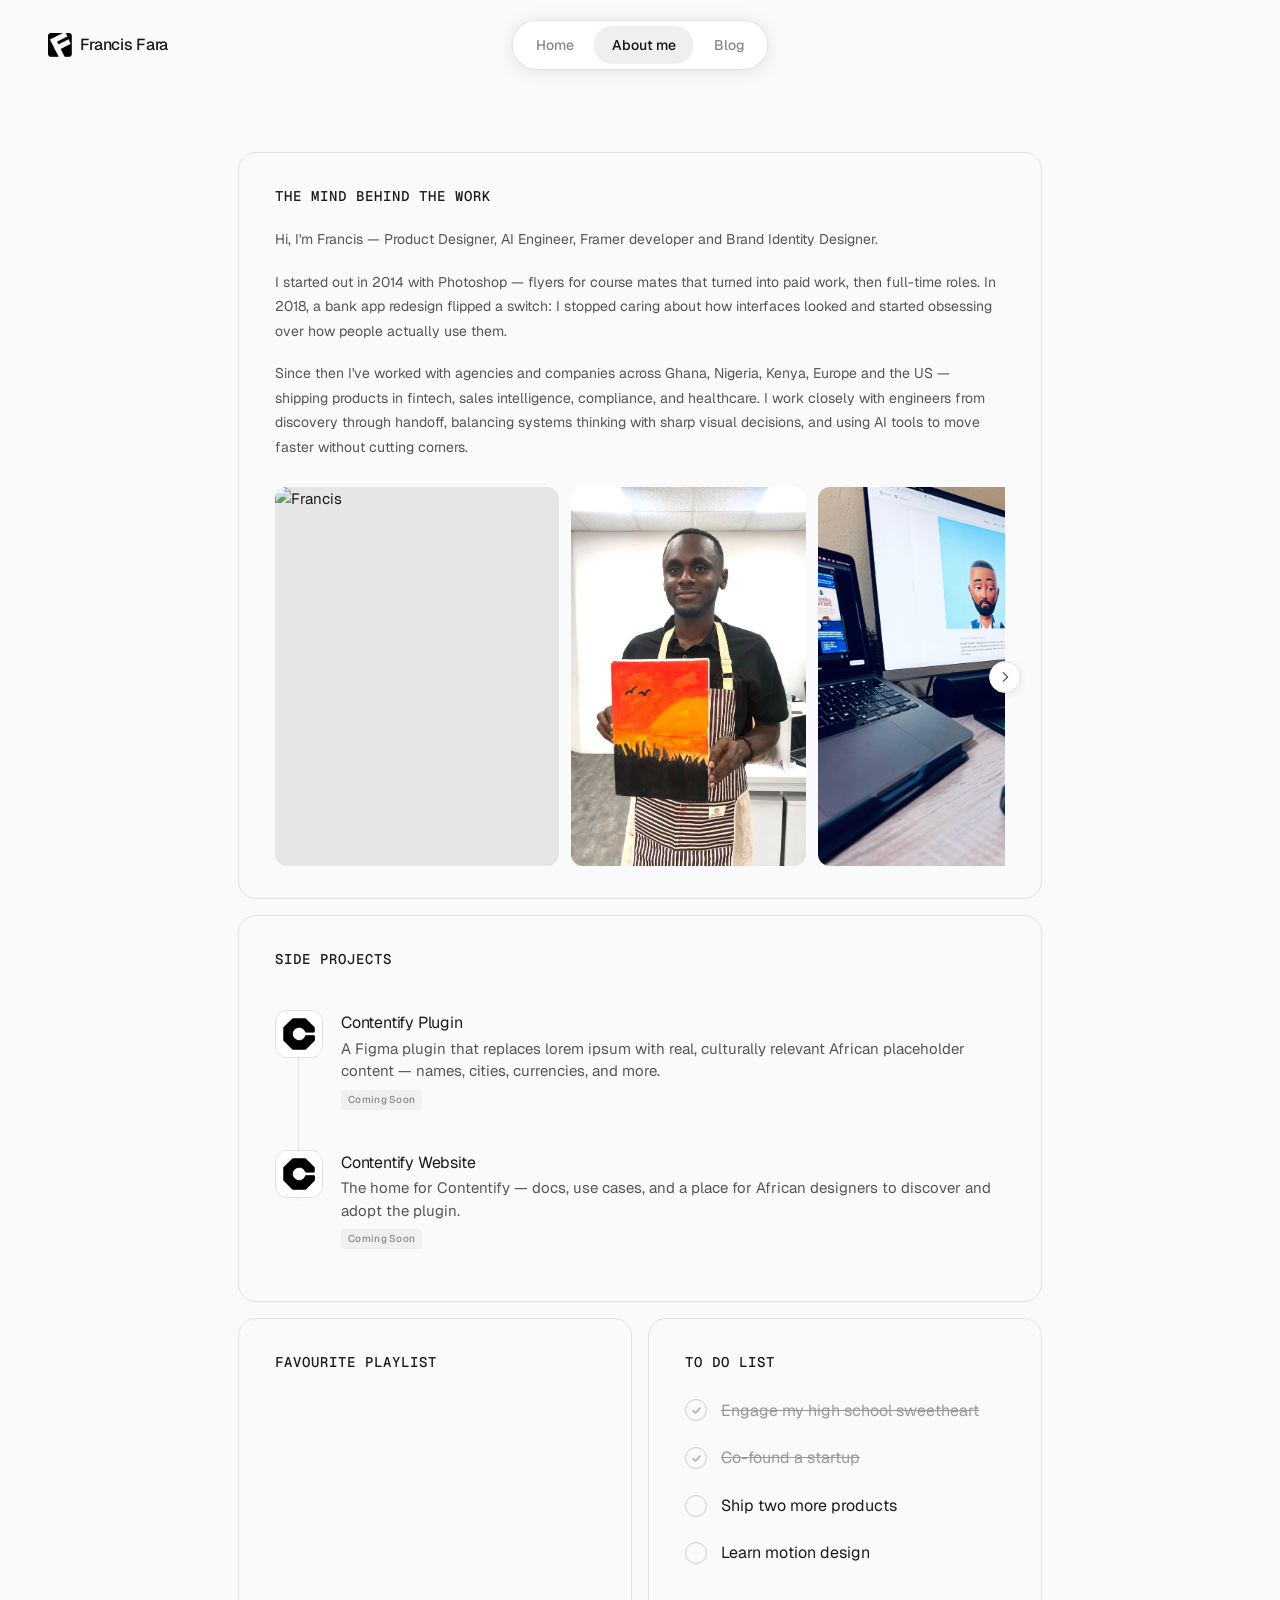
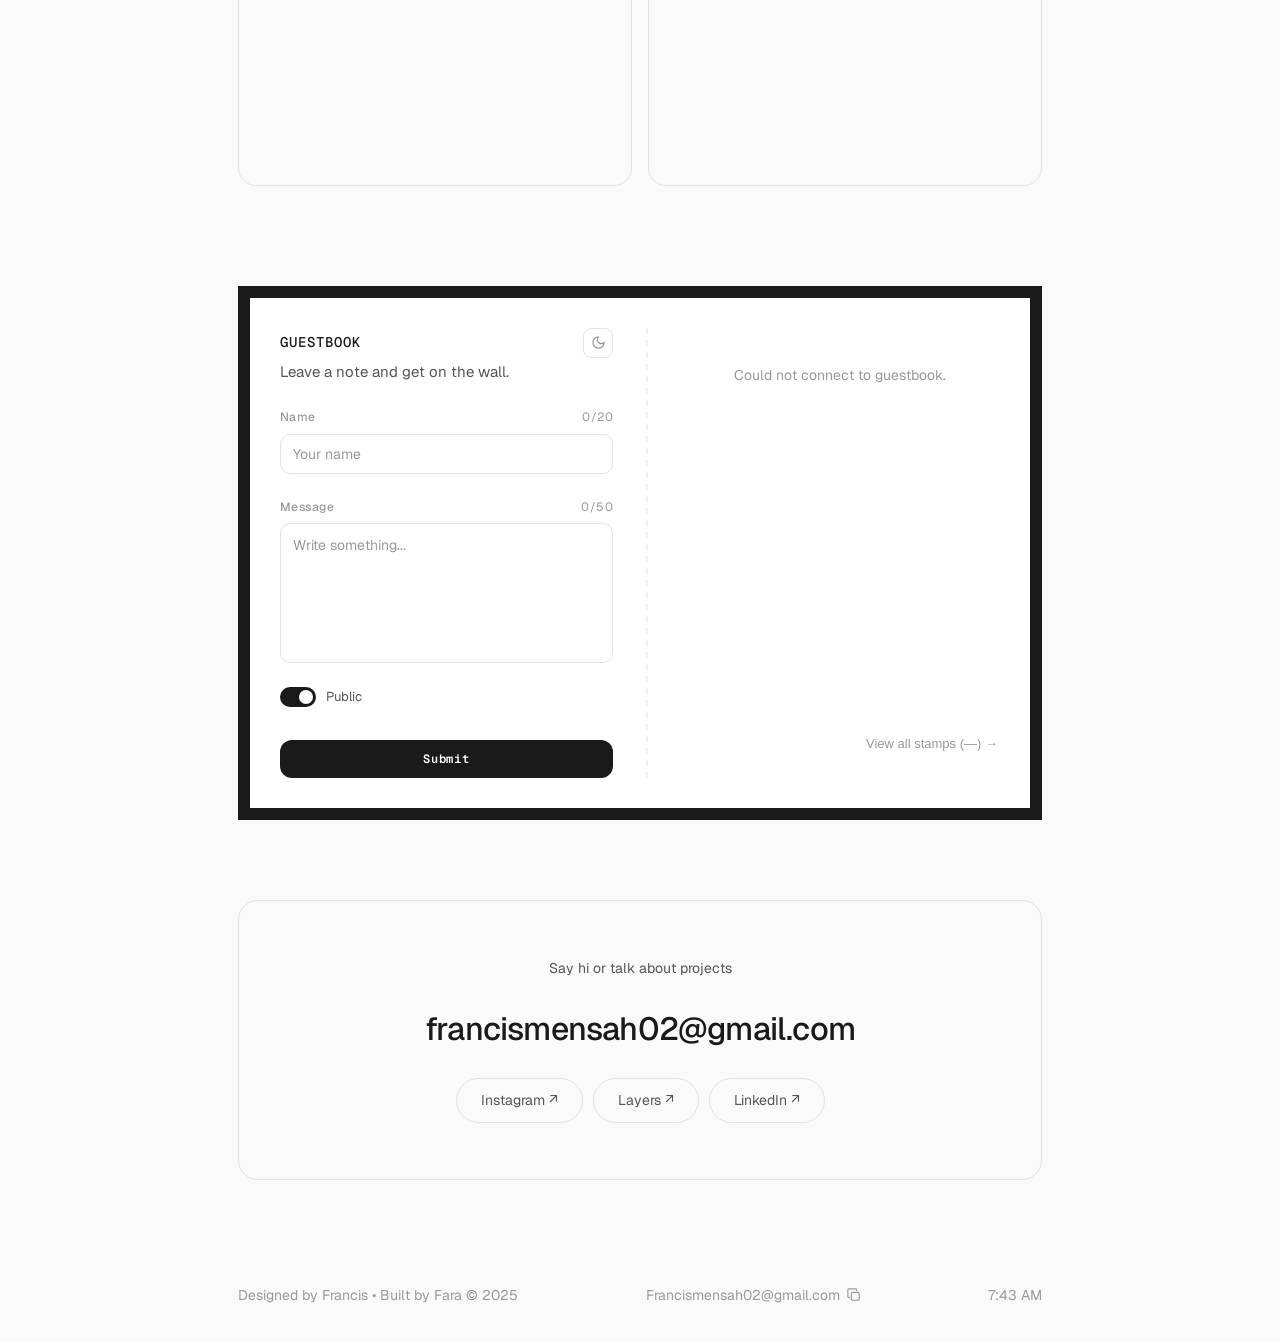
==== about-me.html @ d02e74b8 "fix(about): hide guestbook vertical dashed divider on mobile Co-Authored-By: Claude Sonnet 4.6 <nore" ====
<!DOCTYPE html>
<html lang="en">
<head>
  <meta charset="UTF-8" />
  <link rel="icon" type="image/png" href="me/logo.png" />
  <meta name="viewport" content="width=device-width, initial-scale=1.0" />
  <title>The mind behind the work — Francis Fara</title>
  <script async src="https://www.googletagmanager.com/gtag/js?id=G-SGVHLEDZZE"></script>
  <script>window.dataLayer=window.dataLayer||[];function gtag(){dataLayer.push(arguments);}gtag('js',new Date());gtag('config','G-SGVHLEDZZE');</script>
  <link rel="preconnect" href="https://fonts.googleapis.com" />
  <link rel="preconnect" href="https://fonts.gstatic.com" crossorigin />
  <link href="https://fonts.googleapis.com/css2?family=Caveat:wght@500;600;700&family=Geist:wght@300;400;500;600;700&family=Geist+Mono:wght@400;500&display=swap" rel="stylesheet" />
  <style>
    *, *::before, *::after { box-sizing: border-box; margin: 0; padding: 0; }

    :root {
      --bg:        #fafafa;
      --card:      #ffffff;
      --inner:     #e6e6e6;
      --border:    #e2e2e2;
      --text:      #1a1a1a;
      --text-sec:  #555555;
      --text-muted:#999999;
      --label:     #aaaaaa;
      --blue:      #1a6cf0;
    }

    html { scroll-behavior: smooth; }

    body {
      background: var(--bg);
      color: var(--text);
      font-family: 'Geist', -apple-system, BlinkMacSystemFont, sans-serif;
      font-size: 15px;
      line-height: 1.6;
      -webkit-font-smoothing: antialiased;
      padding-top: 80px;
    }

    /* ── NAV ── */
    nav {
      display: flex;
      align-items: center;
      justify-content: space-between;
      padding: 32px 48px 20px;
      position: fixed;
      top: 0;
      left: 0;
      right: 0;
      z-index: 100;
      background: transparent;
      pointer-events: none;
    }

    nav > * { pointer-events: auto; }

    .nav-brand {
      text-decoration: none;
      flex-shrink: 0;
      display: flex;
      align-items: center;
      gap: 8px;
      font-size: 16px;
      font-weight: 500;
      color: var(--text);
      letter-spacing: -0.3px;
    }

    .nav-brand img {
      height: 24px;
      width: auto;
      display: block;
    }

    .nav-links {
      list-style: none;
      flex-shrink: 0;
      position: absolute;
      left: 50%;
      transform: translateX(-50%);
      display: flex;
      gap: 2px;
      background: #ffffff;
      border-radius: 999px;
      padding: 5px;
      box-shadow: 0 2px 20px rgba(0,0,0,0.10), 0 0 0 1px rgba(0,0,0,0.06);
    }

    .nav-links a {
      text-decoration: none;
      font-size: 14px;
      font-weight: 500;
      color: #888;
      border-radius: 999px;
      padding: 8px 18px;
      transition: color 0.15s, background 0.15s;
      display: block;
      white-space: nowrap;
    }

    .nav-links a.active {
      background: #efefef;
      color: #111;
    }

    .nav-links a:hover {
      color: #111;
    }

    /* ── CONTAINER ── */
    .container {
      width: 100%;
      max-width: 900px;
      margin: 0 auto;
      padding: 0 48px;
    }

    /* ── SECTION LABEL ── */
    .skills-label {
      font-family: 'Geist Mono', monospace;
      font-size: 14px;
      font-weight: 500;
      color: var(--text);
      text-transform: uppercase;
      letter-spacing: 1px;
      margin-bottom: 20px;
      display: block;
    }

    /* ── CARDS STACK ── */
    .cards-stack {
      display: flex;
      flex-direction: column;
      gap: 16px;
      padding: 72px 0 100px;
    }

    .sec-card {
      border: 1px solid var(--border);
      border-radius: 18px;
      padding: 32px 36px;
    }

    .sec-card-row {
      display: grid;
      grid-template-columns: 1fr 1fr;
      gap: 16px;
    }

    .sec-card-row > * {
      min-width: 0;
    }

    .sec-row--bento { grid-template-columns: minmax(0, 5fr) minmax(0, 7fr); }
    .sec-row--single { grid-template-columns: minmax(0, 1fr); }

    /* ── BENTO GRID ── */
    .bento-card {
      background: #1c1c1c;
      border-color: #1c1c1c;
      padding: 10px;
    }

    .bento-grid {
      display: grid;
      grid-template-columns: repeat(3, 1fr);
      gap: 8px;
    }

    .bento-cell {
      border-radius: 14px;
      background: #282828;
      aspect-ratio: 1;
      display: flex;
      flex-direction: column;
      align-items: center;
      justify-content: center;
      gap: 10px;
      text-decoration: none;
      transition: background 0.15s ease;
      overflow: hidden;
      position: relative;
    }

    a.bento-cell:hover { background: #303030; }

    .bento-icon {
      width: 48px;
      height: 48px;
      border-radius: 50%;
      background: #363636;
      display: flex;
      align-items: center;
      justify-content: center;
      color: #d0d0d0;
    }

    .bento-icon svg { display: block; }

    .bento-label {
      color: #c8c8c8;
      font-size: 14px;
      font-weight: 500;
      letter-spacing: -0.2px;
    }

    .bento-photo img {
      width: 100%;
      height: 100%;
      object-fit: cover;
      object-position: top center;
      border-radius: 14px;
    }

    /* ── THE MIND BEHIND THE WORK ── */
    .about-images-wrap {
      position: relative;
    }

    .about-nav-btn {
      position: absolute;
      top: 50%;
      transform: translateY(-50%);
      width: 32px;
      height: 32px;
      background: var(--card);
      border: 1px solid var(--border);
      border-radius: 50%;
      display: flex;
      align-items: center;
      justify-content: center;
      cursor: pointer;
      box-shadow: 0 2px 8px rgba(0,0,0,0.08);
      transition: opacity 0.2s, box-shadow 0.2s;
      z-index: 2;
    }

    .about-nav-btn:hover { box-shadow: 0 4px 14px rgba(0,0,0,0.12); }
    .about-nav-btn.hidden { opacity: 0; pointer-events: none; }
    .about-nav-btn--prev { left: -16px; }
    .about-nav-btn--next { right: -16px; }

    .about-body p {
      font-size: 14px;
      color: var(--text-sec);
      line-height: 1.75;
      margin-bottom: 18px;
    }

    .about-body p:last-of-type { margin-bottom: 28px; }

    .about-images {
      display: flex;
      gap: 12px;
      overflow-x: auto;
      scroll-snap-type: x mandatory;
      -webkit-overflow-scrolling: touch;
      scrollbar-width: none;
    }

    .about-images::-webkit-scrollbar { display: none; }

    .about-img {
      flex: 0 0 calc(33.333% - 8px);
      aspect-ratio: 1;
      background: var(--inner);
      border-radius: 12px;
      overflow: hidden;
      scroll-snap-align: start;
    }

    .about-img img {
      width: 100%;
      height: 100%;
      object-fit: cover;
    }

    .about-img--portrait {
      flex: 0 0 calc(40% - 8px);
      aspect-ratio: 3 / 4;
    }

    .about-img--portrait img {
      object-position: top center;
    }

    /* ── SIDE PROJECTS ── */
    .side-project-list {
      display: flex;
      flex-direction: column;
      margin-top: 8px;
      position: relative;
    }

    .side-project-list::before {
      content: '';
      position: absolute;
      left: 23px;
      top: 68px;
      bottom: 68px;
      width: 1px;
      background: var(--border);
    }

    .side-project-item {
      display: flex;
      align-items: flex-start;
      gap: 18px;
      padding: 20px 0;
      text-decoration: none;
      transition: opacity 0.15s;
      position: relative;
    }

    .side-project-item:hover { opacity: 0.65; }

    .side-project-icon {
      width: 48px;
      height: 48px;
      border-radius: 12px;
      flex-shrink: 0;
      overflow: hidden;
      background: var(--inner);
      border: 1px solid #e0e0e0;
      display: flex;
      align-items: center;
      justify-content: center;
    }

    .side-project-icon img {
      width: 100%;
      height: 100%;
      object-fit: cover;
    }

    .side-project-body {
      display: flex;
      flex-direction: column;
      gap: 5px;
      padding-top: 4px;
    }

    .side-project-name {
      font-size: 16px;
      font-weight: 400;
      color: var(--text);
      letter-spacing: -0.2px;
      line-height: 1.15;
    }

    .side-project-desc {
      font-size: 15px;
      color: var(--text-sec);
      line-height: 1.5;
    }

    .side-project-url {
      font-size: 11px;
      font-weight: 500;
      color: var(--text-muted);
      letter-spacing: 1px;
      text-transform: uppercase;
      margin-top: 2px;
    }

    .side-project-footer {
      display: flex;
      align-items: center;
      gap: 8px;
      margin-top: 2px;
    }

    .sp-coming-soon {
      font-size: 10px;
      font-weight: 500;
      color: #888;
      background: #f0f0f0;
      border-radius: 4px;
      padding: 2px 7px;
      letter-spacing: 0.3px;
    }

    /* ── RESEARCH & EXPLORATION ── */
    .rne-subtitle {
      font-size: 15px;
      color: var(--text-sec);
      line-height: 1.65;
      margin-bottom: 20px;
    }

    .contentify-wrap {
      display: flex;
      flex-direction: column;
      gap: 16px;
    }

    .contentify-header {
      display: flex;
      align-items: center;
      gap: 16px;
      text-decoration: none;
      transition: opacity 0.15s;
    }

    .contentify-header:hover { opacity: 0.72; }

    .contentify-icon {
      width: 64px;
      height: 64px;
      flex-shrink: 0;
      background: #f0f0f0;
      border: 1px solid #e4e4e4;
      border-radius: 14px;
      display: flex;
      align-items: center;
      justify-content: center;
      overflow: hidden;
    }

    .contentify-icon-inner {
      width: 28px;
      height: 28px;
      background: #1a1a1a;
      border-radius: 50%;
    }

    .contentify-title {
      display: flex;
      align-items: center;
      gap: 8px;
      font-size: 24px;
      font-weight: 500;
      color: var(--text);
      letter-spacing: -0.4px;
    }

    .contentify-title svg {
      width: 20px;
      height: 20px;
      color: var(--text-muted);
      flex-shrink: 0;
    }

    .contentify-desc {
      font-size: 14px;
      color: var(--text-sec);
      line-height: 1.65;
    }

    /* ── SKETCHBOOK ── */
    .sketch-wrap {
      display: flex;
      flex-direction: column;
      gap: 0;
      height: 100%;
    }

    .sketch-toolbar {
      display: flex;
      align-items: center;
      justify-content: space-between;
      padding: 0 0 12px 0;
    }

    .sketch-pen-sizes {
      display: flex;
      align-items: center;
      gap: 10px;
    }

    .sketch-pen {
      border: none;
      background: none;
      cursor: pointer;
      padding: 4px;
      border-radius: 6px;
      display: flex;
      align-items: center;
      justify-content: center;
      transition: background 0.15s;
    }

    .sketch-pen:hover { background: var(--inner); }
    .sketch-pen.active { background: var(--inner); }

    .sketch-pen-dot {
      background: #1a1a1a;
      border-radius: 50%;
    }

    .sketch-actions {
      display: flex;
      align-items: center;
      gap: 8px;
    }

    .sketch-btn {
      border: none;
      background: none;
      cursor: pointer;
      color: var(--text-muted);
      font-size: 18px;
      width: 32px;
      height: 32px;
      display: flex;
      align-items: center;
      justify-content: center;
      border-radius: 6px;
      transition: background 0.15s, color 0.15s;
    }

    .sketch-btn:hover { background: var(--inner); color: var(--text); }

    .sketch-canvas-wrap {
      flex: 1;
      border: 1px solid var(--border);
      border-radius: 12px;
      overflow: hidden;
      background-image:
        linear-gradient(var(--border) 1px, transparent 1px),
        linear-gradient(90deg, var(--border) 1px, transparent 1px);
      background-size: 24px 24px;
      background-color: #ffffff;
      cursor: crosshair;
      position: relative;
    }

    #sketchCanvas {
      display: block;
      width: 100%;
      height: 100%;
      touch-action: none;
    }

    .sketch-footer {
      display: flex;
      align-items: center;
      justify-content: space-between;
      padding-top: 12px;
    }

    .sketch-label {
      font-family: 'Geist Mono', monospace;
      font-size: 12px;
      font-weight: 500;
      color: var(--text);
      letter-spacing: 1px;
      text-transform: uppercase;
    }

    .sketch-send {
      display: inline-flex;
      align-items: center;
      gap: 6px;
      border: none;
      background: none;
      cursor: pointer;
      font-family: 'Geist', sans-serif;
      font-size: 15px;
      font-weight: 400;
      color: var(--text);
      padding: 0;
      transition: opacity 0.15s;
    }

    .sketch-send:hover { opacity: 0.6; }

    .sketch-sent-msg {
      font-size: 12px;
      color: var(--text-muted);
      display: none;
    }

    /* ── TO DO LIST ── */
    .todo-list {
      display: flex;
      flex-direction: column;
      gap: 22px;
      margin-top: 24px;
    }

    .todo-item {
      display: flex;
      align-items: center;
      gap: 14px;
      font-size: 16px;
      color: var(--text);
      cursor: pointer;
      position: relative;
    }

    .todo-item.done { color: var(--text-muted); }
    .todo-item.done .todo-text { text-decoration: line-through; }

    .todo-tooltip {
      position: absolute;
      left: 50%;
      bottom: calc(100% + 8px);
      transform: translateX(-50%) scale(0.9);
      background: var(--text);
      color: #fff;
      font-size: 12px;
      white-space: nowrap;
      padding: 5px 12px;
      border-radius: 6px;
      pointer-events: none;
      opacity: 0;
      transition: opacity 0.15s ease, transform 0.15s ease;
    }

    .todo-tooltip::after {
      content: '';
      position: absolute;
      top: 100%;
      left: 50%;
      transform: translateX(-50%);
      border: 5px solid transparent;
      border-top-color: var(--text);
    }

    .todo-item.show-tip .todo-tooltip {
      opacity: 1;
      transform: translateX(-50%) scale(1);
    }

    .todo-circle {
      width: 22px;
      height: 22px;
      border-radius: 50%;
      border: 1.5px solid #cccccc;
      flex-shrink: 0;
      display: flex;
      align-items: center;
      justify-content: center;
    }

    .todo-circle svg { width: 11px; height: 11px; }

    /* ── CONTACT ── */
    .contact-section { padding-bottom: 80px; }

    .contact-card {
      border: 1px solid var(--border);
      border-radius: 20px;
      padding: 56px 40px;
      display: flex;
      flex-direction: column;
      align-items: center;
      text-align: center;
      gap: 24px;
    }

    .contact-eyebrow {
      font-size: 14px;
      color: var(--text-sec);
    }

    .contact-email {
      font-size: clamp(18px, 3.5vw, 32px);
      font-weight: 500;
      color: var(--text);
      text-decoration: none;
      letter-spacing: -0.8px;
      transition: opacity 0.15s;
    }

    .contact-email:hover { opacity: 0.7; }

    .contact-socials {
      display: flex;
      gap: 10px;
      flex-wrap: wrap;
      justify-content: center;
    }

    .contact-social-link {
      display: inline-flex;
      align-items: center;
      gap: 7px;
      text-decoration: none;
      font-size: 14px;
      color: var(--text-sec);
      background: var(--bg);
      border: 1px solid var(--border);
      padding: 10px 24px;
      border-radius: 100px;
      transition: border-color 0.15s, color 0.15s;
    }

    .contact-social-link:hover {
      border-color: #bbb;
      color: var(--text);
    }

    /* ── GUESTBOOK ── */
    .guestbook-section { padding: 0 0 80px; }

    .guestbook-card {
      border: 1px solid var(--border);
      border-radius: 20px;
      padding: 32px 36px;
      display: grid;
      grid-template-columns: 1fr auto;
      align-items: center;
      gap: 32px;
    }

    .guestbook-copy {
      max-width: 460px;
    }

    .guestbook-title {
      font-size: 22px;
      font-weight: 500;
      line-height: 1.25;
      letter-spacing: -0.6px;
      color: var(--text);
      margin-bottom: 8px;
    }

    .guestbook-text {
      font-size: 15px;
      color: var(--text-sec);
      line-height: 1.65;
    }

    .guestbook-action {
      display: inline-flex;
      align-items: center;
      justify-content: center;
      text-decoration: none;
      font-family: 'Geist Mono', monospace;
      font-size: 12px;
      font-weight: 500;
      letter-spacing: 0.06em;
      color: #fff;
      background: var(--text);
      border-radius: 10px;
      padding: 12px 18px;
      transition: opacity 0.15s, transform 0.15s;
      white-space: nowrap;
    }

    .guestbook-action:hover {
      opacity: 0.86;
      transform: translateY(-1px);
    }

    .guestbook-shell {
      display: flex;
      flex-direction: column;
      gap: 28px;
      border: 1px solid var(--border);
      border-radius: 18px;
      padding: 32px 36px;
      transition: background 0.3s, border-color 0.3s;
    }

    .gb-heading-row {
      display: flex;
      align-items: center;
      justify-content: space-between;
      margin-bottom: 0;
    }

    .gb-heading-row .skills-label {
      margin-bottom: 0;
    }

    .gb-dark-toggle {
      background: none;
      border: 1px solid var(--border);
      border-radius: 8px;
      width: 30px;
      height: 30px;
      display: flex;
      align-items: center;
      justify-content: center;
      cursor: pointer;
      font-size: 14px;
      transition: background 0.2s, border-color 0.2s;
      color: var(--text-muted);
      flex-shrink: 0;
    }
    .gb-dark-toggle:hover { background: var(--inner); }

    #guestbook-full .guestbook-shell.gb-dark {
      background: #141414 !important;
      border-color: #ffffff !important;
      box-shadow: 0 0 0 1px rgba(192,192,192,0.3);
    }
    .guestbook-shell.gb-dark .gb-dark-toggle {
      border-color: #333;
      color: #888;
    }
    .guestbook-shell.gb-dark .gb-dark-toggle:hover { background: #222; }
    .guestbook-shell.gb-dark .skills-label { color: #c0c0c0; }
    .guestbook-shell.gb-dark .guestbook-title { color: #e8e8e8; }
    .guestbook-shell.gb-dark .gb-heading-row { border-color: #2a2a2a; }
    .guestbook-shell.gb-dark .gb-inline-label { color: #555; }
    .guestbook-shell.gb-dark .gb-inline-input,
    .guestbook-shell.gb-dark .gb-inline-textarea {
      background: #1c1c1c;
      border-color: #2a2a2a;
      color: #e0e0e0;
    }
    .guestbook-shell.gb-dark .gb-inline-input::placeholder,
    .guestbook-shell.gb-dark .gb-inline-textarea::placeholder { color: #666; }
    .guestbook-shell.gb-dark .gb-switch-track { background: #2a2a2a; }
    .guestbook-shell.gb-dark .gb-switch input:checked + .gb-switch-track { background: #d0d0d0; }
    .guestbook-shell.gb-dark .gb-switch-label { color: #999; }
    .guestbook-shell.gb-dark .gb-submit { background: #e8e8e8; color: #111; }
    .guestbook-shell.gb-dark .gb-submit:hover { opacity: 0.85; }
    .guestbook-shell.gb-dark .gb-status { color: #555; }
    .guestbook-shell.gb-dark .gb-stamp-num { color: #888; opacity: 1; }
    .guestbook-shell.gb-dark .gb-stamp-date-text { opacity: 0.4; }
    .guestbook-shell.gb-dark .gb-view-all-text { color: #888; }
    .guestbook-shell.gb-dark .gb-view-all-text:hover { color: #ccc; }
    .guestbook-shell.gb-dark .guestbook-split::after {
      background: repeating-linear-gradient(
        to bottom,
        #2a2a2a 0px,
        #2a2a2a 6px,
        transparent 6px,
        transparent 12px
      );
    }

    .guestbook-intro {
      display: flex;
      align-items: center;
      justify-content: space-between;
      gap: 24px;
      min-width: 0;
    }

    .guestbook-intro-text {
      max-width: 460px;
    }

    .guestbook-intro .skills-label { margin-bottom: 12px; }

    .guestbook-title {
      font-size: 15px;
      font-weight: 400;
      line-height: 1.65;
      letter-spacing: 0;
      color: var(--text-sec);
      margin: 0;
    }

    .guestbook-actions {
      display: flex;
      align-items: center;
      gap: 10px;
      flex-wrap: wrap;
      justify-content: flex-end;
    }

    .guestbook-sign-btn {
      display: inline-flex;
      align-items: center;
      justify-content: center;
      border: none;
      border-radius: 10px;
      padding: 11px 18px;
      background: var(--text);
      color: #fff;
      font-family: 'Geist Mono', monospace;
      font-size: 12px;
      font-weight: 600;
      letter-spacing: 0.06em;
      cursor: pointer;
      transition: opacity 0.15s, transform 0.15s;
      white-space: nowrap;
    }

    .guestbook-sign-btn:hover {
      opacity: 0.86;
      transform: translateY(-1px);
    }

    .guestbook-secondary-btn {
      display: inline-flex;
      align-items: center;
      justify-content: center;
      border: 1px solid var(--border);
      border-radius: 10px;
      padding: 10px 16px;
      background: #fff;
      color: var(--text-sec);
      font-family: 'Geist Mono', monospace;
      font-size: 12px;
      font-weight: 500;
      letter-spacing: 0.04em;
      cursor: pointer;
      transition: border-color 0.15s, color 0.15s, transform 0.15s;
      white-space: nowrap;
    }

    .guestbook-secondary-btn:hover {
      border-color: #d0cbc2;
      color: var(--text);
      transform: translateY(-1px);
    }

    .gb-modal {
      position: fixed;
      inset: 0;
      z-index: 300;
      display: none;
      align-items: center;
      justify-content: center;
      padding: 24px;
      background: rgba(10, 10, 10, 0.38);
      backdrop-filter: blur(10px);
      -webkit-backdrop-filter: blur(10px);
    }

    .gb-modal.open { display: flex; }

    .gb-modal-panel {
      position: relative;
      width: min(100%, 500px);
      max-height: calc(100vh - 48px);
      overflow-y: auto;
    }

    .gb-all-modal .gb-modal-panel {
      width: min(100%, 980px);
    }

    .gb-modal-close {
      position: absolute;
      top: 22px;
      right: 22px;
      z-index: 2;
      width: 28px;
      height: 28px;
      border: 1px solid #dbd8d0;
      border-radius: 50%;
      background: #fff;
      color: var(--text-sec);
      cursor: pointer;
      display: flex;
      align-items: center;
      justify-content: center;
      font-size: 18px;
      line-height: 1;
    }

    .gb-form-wrap {
      max-width: 520px;
      margin: 0 auto;
      width: 100%;
    }

    .gb-form-card {
      background:
        radial-gradient(circle at top left, rgba(255, 196, 165, 0.36), transparent 38%),
        radial-gradient(circle at bottom right, rgba(246, 207, 255, 0.34), transparent 42%),
        rgba(255, 251, 247, 0.96);
      border: 1px solid rgba(227, 217, 206, 0.94);
      box-shadow: 0 22px 48px rgba(96, 78, 59, 0.14);
      border-radius: 28px;
      padding: 22px;
      position: relative;
    }

    .gb-form-shell {
      border-radius: 24px;
      background: rgba(255, 255, 255, 0.88);
      border: 1px solid rgba(233, 226, 217, 0.95);
      box-shadow: inset 0 1px 0 rgba(255,255,255,0.8);
      overflow: hidden;
    }

    .gb-form-top {
      display: flex;
      flex-direction: column;
      gap: 8px;
      margin-bottom: 0;
      padding: 26px 26px 18px;
      padding-right: 70px;
      border-bottom: 1px solid #ece3da;
    }

    .gb-form-title {
      font-family: 'Caveat', cursive;
      font-size: 40px;
      font-weight: 700;
      letter-spacing: 0;
      color: #34291f;
      line-height: 0.98;
    }

    .gb-form-subtitle {
      font-size: 14px;
      font-weight: 400;
      color: #6f6256;
      letter-spacing: 0;
      max-width: 320px;
      line-height: 1.55;
    }

    .gb-form-body {
      padding: 20px 26px 0;
    }

    .gb-field { margin-bottom: 16px; }
    .gb-field.hidden { display: none; }

    .gb-field-grid {
      display: grid;
      grid-template-columns: 1.3fr 0.9fr;
      gap: 14px;
    }

    .gb-field-header {
      display: flex;
      justify-content: space-between;
      align-items: center;
      margin-bottom: 8px;
    }

    .gb-label {
      font-family: 'Geist Mono', monospace;
      font-size: 11px;
      font-weight: 500;
      letter-spacing: 0.08em;
      text-transform: uppercase;
      color: var(--text-sec);
    }

    .gb-counter {
      font-family: 'Geist Mono', monospace;
      font-size: 11px;
      color: var(--text-muted);
    }

    .gb-input,
    .gb-textarea {
      width: 100%;
      background: rgba(255, 255, 255, 0.96);
      border: 1px solid #e5ddd3;
      border-radius: 14px;
      padding: 13px 15px;
      font-family: 'Geist', sans-serif;
      font-size: 14px;
      color: var(--text);
      outline: none;
      box-shadow: inset 0 1px 0 rgba(255,255,255,0.7);
      transition: border-color 0.15s, box-shadow 0.15s;
      resize: none;
    }

    .gb-input:focus,
    .gb-textarea:focus {
      border-color: #d2b9a1;
      box-shadow: 0 0 0 4px rgba(242, 204, 174, 0.24);
    }

    .gb-input::placeholder,
    .gb-textarea::placeholder {
      font-family: 'Caveat', cursive;
      font-size: 23px;
      color: #ab9e91;
      letter-spacing: 0;
    }

    .gb-textarea {
      min-height: 118px;
      line-height: 1.6;
    }

    .gb-vis-hint {
      font-size: 11px;
      color: var(--text-muted);
      margin-top: 6px;
      font-family: 'Geist Mono', monospace;
    }

    .gb-vis-row {
      display: flex;
      gap: 6px;
      padding: 18px 26px 0;
      margin-bottom: 0;
    }

    .gb-vis-btn {
      display: flex;
      align-items: center;
      gap: 5px;
      padding: 8px 14px;
      background: rgba(255,255,255,0.8);
      border: 1px solid #e4dbd0;
      border-radius: 100px;
      font-family: 'Geist', sans-serif;
      font-size: 13px;
      font-weight: 500;
      color: var(--text-muted);
      cursor: pointer;
      transition: all 0.15s;
    }

    .gb-vis-btn.active {
      background: #eff6ff;
      border-color: #93c5fd;
      color: #1d4ed8;
    }

    .gb-vis-btn svg { width: 12px; height: 12px; flex-shrink: 0; }

    .gb-submit-row {
      display: flex;
      align-items: center;
      justify-content: space-between;
      gap: 12px;
      margin-top: 20px;
      padding: 18px 26px 22px;
      border-top: 1px solid #ece3da;
    }

    .gb-status {
      font-size: 13px;
      color: #7d7063;
      line-height: 1.4;
    }

    .gb-status.error { color: #ef4444; }
    .gb-status.success { color: #16a34a; }

    .gb-submit {
      padding: 11px 22px;
      background: var(--text);
      color: #fff;
      border: none;
      border-radius: 12px;
      font-family: 'Geist Mono', monospace;
      font-size: 12px;
      font-weight: 600;
      letter-spacing: 0.06em;
      cursor: pointer;
      transition: opacity 0.15s;
      flex-shrink: 0;
      width: 100%;
    }

    .gb-submit:hover { opacity: 0.8; }
    .gb-submit:disabled { opacity: 0.35; cursor: not-allowed; }

    .stamp-header {
      display: flex;
      align-items: center;
      gap: 16px;
      margin-bottom: 20px;
      flex-wrap: nowrap;
    }

    .stamp-header .guestbook-secondary-btn {
      flex-shrink: 0;
      padding: 7px 14px;
      font-size: 11px;
    }

    .stamp-line {
      flex: 1;
      height: 1px;
      background: var(--border);
    }

    .stamp-title {
      font-size: 14px;
      font-weight: 500;
      color: var(--text-sec);
      white-space: nowrap;
    }

    .stamp-preview {
      padding-top: 4px;
    }

    .gb-preview-grid,
    .gb-all-grid,
    .gb-grid {
      display: grid;
      gap: 16px;
    }

    .gb-preview-grid {
      display: block;
      position: relative;
      width: min(100%, 350px);
      height: 560px;
      margin: 0 auto;
      overflow: hidden;
    }

    .gb-preview-grid::before,
    .gb-preview-grid::after {
      content: "";
      position: absolute;
      left: 0;
      right: 0;
      height: 80px;
      z-index: 4;
      pointer-events: none;
    }

    .gb-preview-grid::before {
      top: 0;
      background: linear-gradient(180deg, var(--bg) 0%, transparent 100%);
    }

    .gb-preview-grid::after {
      bottom: 0;
      background: linear-gradient(0deg, var(--bg) 0%, transparent 100%);
    }

    .gb-preview-grid .gb-card {
      position: absolute;
      left: 50%;
      top: 50%;
      width: min(100%, 330px);
      margin: 0;
      opacity: 0;
      transform: translate(-50%, -145%) scale(0.82) rotate(-1deg);
      transition: transform 0.72s cubic-bezier(0.2, 0.7, 0.2, 1), opacity 0.72s ease;
      pointer-events: none;
      z-index: 1;
    }

    .gb-preview-grid .gb-card.is-next {
      opacity: 0.22;
      transform: translate(-50%, -112%) scale(0.78) rotate(1.5deg);
      z-index: 1;
    }

    .gb-preview-grid .gb-card.is-active {
      opacity: 1;
      transform: translate(-50%, -50%) scale(1.1) rotate(-1deg);
      z-index: 3;
    }

    .gb-preview-grid .gb-card.is-exiting {
      opacity: 0;
      transform: translate(-50%, 48%) scale(0.88) rotate(1deg);
      z-index: 2;
    }

    .guestbook-split {
      display: grid;
      grid-template-columns: 1fr 1fr;
      gap: 0;
      align-items: stretch;
      position: relative;
    }

    .guestbook-split::after {
      content: "";
      position: absolute;
      left: 50%;
      top: 0;
      bottom: 0;
      width: 1px;
      background: repeating-linear-gradient(
        to bottom,
        var(--border) 0px,
        var(--border) 6px,
        transparent 6px,
        transparent 12px
      );
      transform: translateX(-50%);
      pointer-events: none;
    }

    .guestbook-left {
      position: sticky;
      top: 100px;
      padding-right: 20px;
    }

    .guestbook-right {
      min-width: 0;
      padding-left: 20px;
      display: flex;
      flex-direction: column;
    }

    .gb-view-all-text {
      display: block;
      margin-top: auto;
      background: none;
      border: none;
      padding: 0;
      font-size: 13px;
      color: var(--text-muted);
      cursor: pointer;
      transition: color 0.15s;
      text-align: left;
    }

    .gb-view-all-text:hover { color: var(--text); }

    .gb-inline-form {
      display: flex;
      flex-direction: column;
      gap: 24px;
      margin-left: -16px;
    }

    .gb-inline-field {
      display: flex;
      flex-direction: column;
      gap: 6px;
    }

    .gb-inline-label {
      font-size: 12px;
      font-weight: 500;
      color: var(--text-muted);
      letter-spacing: 0.04em;
      display: flex;
      justify-content: space-between;
    }

    .gb-inline-counter {
      font-weight: 400;
      color: var(--text-muted);
    }

    .gb-inline-input,
    .gb-inline-textarea {
      width: 100%;
      background: #fff;
      border: 1px solid var(--border);
      border-radius: 10px;
      padding: 10px 12px;
      font-family: 'Geist', sans-serif;
      font-size: 14px;
      color: var(--text);
      outline: none;
      transition: border-color 0.15s, box-shadow 0.15s;
      resize: none;
    }

    .gb-inline-input:focus,
    .gb-inline-textarea:focus {
      border-color: #bbb;
      box-shadow: 0 0 0 3px rgba(0,0,0,0.05);
    }

    .gb-inline-input::placeholder,
    .gb-inline-textarea::placeholder {
      color: var(--text-muted);
      font-family: 'Geist', sans-serif;
      font-size: 14px;
    }

    .gb-inline-textarea { min-height: 140px; line-height: 1.6; }

    .gb-switch-row {
      display: flex;
      align-items: center;
      gap: 10px;
    }

    .gb-switch {
      position: relative;
      display: inline-block;
      width: 36px;
      height: 20px;
      flex-shrink: 0;
    }

    .gb-switch input { opacity: 0; width: 0; height: 0; }

    .gb-switch-track {
      position: absolute;
      inset: 0;
      background: var(--border);
      border-radius: 999px;
      transition: background 0.2s;
      cursor: pointer;
    }

    .gb-switch-track::after {
      content: '';
      position: absolute;
      top: 3px;
      left: 3px;
      width: 14px;
      height: 14px;
      border-radius: 50%;
      background: #fff;
      transition: transform 0.2s;
      box-shadow: 0 1px 3px rgba(0,0,0,0.15);
    }

    .gb-switch input:checked + .gb-switch-track { background: var(--text); }
    .gb-switch input:checked + .gb-switch-track::after { transform: translateX(16px); }

    .gb-switch-label {
      font-size: 13px;
      color: var(--text-sec);
    }

    .gb-inline-footer {
      display: flex;
      flex-direction: column;
      gap: 8px;
    }

    .guestbook-mini-card {
      display: flex;
      flex-direction: column;
      gap: 28px;
      min-width: 0;
    }

    .guestbook-mini-card .guestbook-title {
      margin-bottom: 24px;
    }

    .guestbook-mini-card .gb-inline-form {
      margin-left: 0;
      gap: 18px;
    }

    .guestbook-mini-card .gb-inline-label {
      font-size: 15px;
      color: var(--text);
      letter-spacing: 0;
    }

    .guestbook-mini-card .gb-inline-counter,
    .guestbook-mini-card .gb-switch-row {
      display: none;
    }

    .guestbook-mini-card .gb-inline-input,
    .guestbook-mini-card .gb-inline-textarea {
      border-radius: 10px;
      padding: 13px 16px;
      font-size: 15px;
    }

    .guestbook-mini-card .gb-inline-textarea {
      min-height: 112px;
    }

    .guestbook-mini-card .gb-submit {
      margin-top: 2px;
      border-radius: 999px;
      padding: 12px 22px;
      font-family: 'Geist', sans-serif;
      font-size: 15px;
      letter-spacing: 0;
      text-transform: none;
    }

    .guestbook-mini-card .gb-preview-grid {
      display: block;
      gap: 18px;
      width: 100%;
      max-width: 100%;
      min-width: 0;
      height: auto;
      margin: 0;
      overflow-x: hidden;
      overflow-y: hidden;
      padding: 2px 2px 10px;
      scrollbar-width: none;
    }

    .guestbook-mini-card .gb-preview-grid::-webkit-scrollbar {
      display: none;
    }

    .guestbook-mini-card .gb-scroll-track {
      display: flex;
      gap: 18px;
      width: 100%;
      min-width: 0;
      will-change: transform;
      animation: gb-mini-marquee 34s linear infinite;
    }

    .guestbook-mini-card .gb-preview-grid:hover .gb-scroll-track {
      animation-play-state: paused;
    }

    .guestbook-mini-card .gb-preview-grid::before,
    .guestbook-mini-card .gb-preview-grid::after {
      display: none;
    }

    .guestbook-mini-card .gb-preview-grid .gb-card {
      position: relative;
      left: auto;
      top: auto;
      width: auto;
      flex: 0 0 calc((100% - 36px) / 3);
      margin: 0;
      opacity: 1;
      transform: none;
      transition: none;
      pointer-events: auto;
    }

    .guestbook-mini-card .gb-card--palette {
      aspect-ratio: 212 / 202;
      border-radius: 18px;
      background: var(--stamp-bg);
      overflow: hidden;
    }

    .guestbook-mini-card .gb-card--palette .gb-stamp-svg,
    .guestbook-mini-card .gb-card--palette .gb-stamp-header,
    .guestbook-mini-card .gb-card--palette .gb-stamp-footer {
      display: none;
    }

    .guestbook-mini-card .gb-card--palette .gb-card-inner {
      position: relative;
      inset: auto;
      height: 100%;
      padding: 17px 18px 16px;
      display: flex;
      flex-direction: column;
      background: var(--stamp-bg);
    }

    .guestbook-mini-card .gb-card--palette .gb-card-name {
      margin: 0;
      max-width: 100%;
      color: var(--stamp-text);
      font-family: 'Geist', sans-serif;
      font-size: 10px;
      font-weight: 700;
      line-height: 1.05;
      letter-spacing: 0.12em;
      text-align: left;
      text-transform: uppercase;
    }

    .guestbook-mini-card .gb-card--palette .gb-card-msg-wrap {
      flex: 1;
      display: flex;
      align-items: center;
      padding: 0;
    }

    .guestbook-mini-card .gb-card--palette .gb-card-msg {
      margin: 0;
      color: var(--stamp-text);
      font-family: 'Geist', sans-serif;
      font-size: clamp(16px, 2.1vw, 22px);
      font-weight: 800;
      line-height: 1.05;
      letter-spacing: 0.1em;
      text-align: left;
      text-transform: uppercase;
      opacity: 1;
    }

    @keyframes gb-mini-marquee {
      from { transform: translateX(calc(-50% - 9px)); }
      to { transform: translateX(0); }
    }

    .guestbook-mini-card .gb-card-inner {
      padding: 15% 14% 12%;
    }

    .guestbook-mini-card .gb-card-name {
      font-size: 18px;
      text-align: center;
      margin-bottom: 16px;
    }

    .guestbook-mini-card .gb-card-msg {
      font-family: 'Geist Mono', monospace;
      font-size: 12px;
      line-height: 1.45;
      text-align: center;
    }

    .guestbook-mini-card .gb-stamp-header {
      display: none;
    }

    .guestbook-mini-card .gb-stamp-footer {
      justify-content: center;
      margin-top: auto;
    }

    .guestbook-mini-card .gb-view-all-text {
      align-self: stretch;
      margin-top: 0;
      width: 100%;
      font-size: 16px;
      color: var(--text);
      text-align: right;
    }

    #guestbook-full .guestbook-split {
      grid-template-columns: minmax(0, 1fr) minmax(0, 1fr);
      gap: 28px;
      align-items: stretch;
      position: relative;
      z-index: 1;
      background: transparent;
      border: none;
      padding: 0;
    }

    #guestbook-full .guestbook-shell {
      position: relative;
      gap: 0;
      border: 12px solid var(--text);
      border-radius: 0;
      padding: 30px 32px 30px 46px;
      background: #fff;
      box-shadow: none;
    }

    #guestbook-full .guestbook-left {
      position: static;
      top: auto;
      display: flex;
      flex-direction: column;
      min-height: 429px;
    }

    #guestbook-full .gb-heading {
      display: flex;
      flex-direction: column;
      gap: 2px;
      margin-left: -16px;
      margin-bottom: 24px;
    }

    #guestbook-full .gb-heading .skills-label,
    #guestbook-full .gb-heading .guestbook-title {
      margin: 0;
    }

    #guestbook-full .gb-inline-form {
      flex: 1;
    }

    #guestbook-full .gb-inline-footer {
      margin-top: auto;
    }

    #guestbook-full #gbPreviewGridFull {
      display: block;
      position: relative;
      width: min(100%, 360px);
      height: 376px;
      max-width: 360px;
      margin: 0 auto;
      overflow: hidden;
    }

    #guestbook-full #gbPreviewGridFull::before,
    #guestbook-full #gbPreviewGridFull::after {
      display: none;
    }

    #guestbook-full .gb-stamp2-vertical-track {
      display: grid;
      grid-template-columns: repeat(2, minmax(0, 1fr));
      gap: 16px 14px;
      will-change: transform;
      animation: gb-stamp2-vertical-scroll 36s linear infinite;
    }

    #guestbook-full #gbPreviewGridFull:hover .gb-stamp2-vertical-track {
      animation-play-state: paused;
    }

    #guestbook-full #gbPreviewGridFull .gb-card {
      position: relative;
      left: auto;
      top: auto;
      width: 100%;
      margin: 0;
      opacity: 1;
      transform: none;
      transition: none;
      pointer-events: auto;
      z-index: 1;
    }

    #guestbook-full #gbPreviewGridFull .gb-card-msg {
      font-size: 17px;
      line-height: 1.25;
    }

    #guestbook-full #gbPreviewGridFull .gb-card-name {
      font-size: 13px;
    }

    @keyframes gb-stamp2-vertical-scroll {
      from { transform: translateY(calc(-50% - 12px)); }
      to { transform: translateY(0); }
    }

    @keyframes gb-marquee-rtl {
      from { transform: translateX(0); }
      to   { transform: translateX(-50%); }
    }

    .gb-all-grid,
    .gb-grid {
      grid-template-columns: repeat(4, minmax(0, 1fr));
    }

    .gb-all-card {
      background: #fff;
      border: 1px solid var(--border);
      border-radius: 18px;
      padding: 30px;
      position: relative;
    }

    .gb-all-top {
      display: flex;
      align-items: flex-start;
      justify-content: space-between;
      gap: 24px;
      padding-right: 46px;
      margin-bottom: 24px;
    }

    .gb-all-title {
      margin: 8px 0 0;
      font-size: 15px;
      font-weight: 400;
      line-height: 1.6;
      letter-spacing: 0;
      color: var(--text-sec);
    }

    .gb-all-grid {
      max-height: min(66vh, 660px);
      overflow-y: auto;
      padding-right: 8px;
      scrollbar-width: thin;
    }

    .gb-empty,
    .gb-loading {
      grid-column: 1 / -1;
      text-align: center;
      padding: 36px 0;
      color: var(--text-muted);
      font-size: 14px;
    }

    .gb-loading-dots {
      display: inline-flex;
      gap: 5px;
    }

    .gb-loading-dots span {
      width: 6px;
      height: 6px;
      border-radius: 50%;
      background: var(--text-muted);
      animation: dot-pulse 1.2s ease-in-out infinite;
    }

    .gb-loading-dots span:nth-child(2) { animation-delay: 0.2s; }
    .gb-loading-dots span:nth-child(3) { animation-delay: 0.4s; }

    .gb-card {
      position: relative;
      overflow: visible;
      width: 100%;
      aspect-ratio: 131 / 173;
      margin-top: 14px;
      padding: 0;
      border: none;
      background: transparent;
    }

    .gb-stamp-svg {
      position: absolute;
      inset: 0;
      width: 100%;
      height: 100%;
      filter: none;
    }

    .gb-card-inner {
      position: absolute;
      inset: 0;
      display: flex;
      flex-direction: column;
      padding: 14% 12% 12%;
    }

    .gb-stamp-header {
      display: flex;
      align-items: center;
      justify-content: flex-start;
      margin-bottom: 8px;
    }

    .gb-stamp-num {
      font-family: 'Geist Mono', monospace;
      font-size: 11px;
      font-weight: 500;
      letter-spacing: 0.06em;
      color: var(--stamp-text);
      opacity: 0.55;
    }

    .gb-pin {
      position: absolute;
      top: 1px;
      right: 10px;
      width: 26px;
      height: 26px;
      filter: drop-shadow(0 2px 4px rgba(0,0,0,0.25));
      z-index: 2;
    }
    .gb-pin img {
      width: 100%;
      height: 100%;
      object-fit: contain;
    }

    .gb-card-name {
      font-family: 'Geist Mono', monospace;
      font-size: 13px;
      font-weight: 500;
      line-height: 1.1;
      letter-spacing: -0.02em;
      text-transform: uppercase;
      color: var(--stamp-text);
      margin-bottom: 6px;
      word-break: break-word;
      text-align: left;
      opacity: 0.7;
    }

    .gb-card-msg-wrap {
      flex: 1;
      position: relative;
      padding: 0 4px;
      overflow: hidden;
    }

    .gb-card-msg {
      font-family: 'Caveat', cursive;
      font-size: 26px;
      font-weight: 600;
      color: var(--stamp-text);
      line-height: 1.2;
      word-break: break-word;
      text-align: left;
      position: relative;
    }

    .gb-card-emojis {
      font-size: 20px;
      letter-spacing: 2px;
      line-height: 1.6em;
      text-align: center;
    }

    .gb-stamp-footer {
      display: flex;
      align-items: center;
      justify-content: space-between;
      margin-top: auto;
    }

    .gb-stamp-date-text {
      font-family: 'Geist Mono', monospace;
      font-size: 10px;
      color: var(--stamp-text);
      opacity: 0.4;
      letter-spacing: 0.04em;
    }

    .gb-stamp-circle {
      width: 22px;
      height: 22px;
      border-radius: 50%;
      border: 1.5px dashed var(--stamp-text);
      opacity: 0.25;
    }

    .gb-card-date {
      display: none;
      font-size: 13px;
      line-height: 1;
      color: #303931;
      letter-spacing: -0.6px;
    }

    @keyframes dot-pulse {
      0%, 80%, 100% { opacity: 0.2; transform: scale(0.8); }
      40% { opacity: 1; transform: scale(1); }
    }

    /* ── FOOTER ── */
    footer { padding: 24px 0 36px; }

    .footer-inner {
      display: flex;
      justify-content: space-between;
      align-items: center;
    }

    .footer-credit {
      font-size: 14px;
      color: var(--text-muted);
    }

    .footer-email {
      font-size: 14px;
      color: var(--text-muted);
      text-decoration: none;
    }

    .footer-email:hover { color: var(--text-sec); }

    .footer-email-wrap {
      display: flex;
      align-items: center;
      gap: 7px;
    }

    .footer-copy-wrap {
      position: relative;
      display: flex;
      align-items: center;
    }

    .footer-copy {
      background: none;
      border: none;
      cursor: pointer;
      padding: 0;
      color: var(--text-muted);
      display: flex;
      align-items: center;
      transition: color 0.15s;
    }

    .footer-copy:hover { color: var(--text-sec); }

    .copy-tooltip {
      position: absolute;
      bottom: calc(100% + 8px);
      left: 50%;
      transform: translateX(-50%) scale(0.9);
      background: var(--text);
      color: #fff;
      font-size: 12px;
      white-space: nowrap;
      padding: 5px 12px;
      border-radius: 6px;
      pointer-events: none;
      opacity: 0;
      transition: opacity 0.15s ease, transform 0.15s ease;
    }

    .copy-tooltip::after {
      content: '';
      position: absolute;
      top: 100%;
      left: 50%;
      transform: translateX(-50%);
      border: 5px solid transparent;
      border-top-color: var(--text);
    }

    .copy-tooltip.show {
      opacity: 1;
      transform: translateX(-50%) scale(1);
    }

    .footer-time { font-size: 14px; color: var(--text-muted); }

    /* ── RESPONSIVE ── */
    @media (max-width: 768px) {
      body { padding-top: 0; padding-bottom: 90px; }
      nav { top: auto; bottom: 0; padding: 0 0 28px; justify-content: center; }
      .nav-brand { display: none; }
      .nav-links { position: relative; left: auto; transform: none; }
      .container { padding: 0 20px; }

      /* Cards stack */
      .cards-stack { gap: 48px; padding: 48px 0 60px; }
      .sec-card { padding: 24px 20px; }
      .sec-card-row,
      .sec-row--bento { grid-template-columns: 1fr; }

      /* Bento grid — CRITICAL: collapse 3 cols to 2 */
      .bento-grid { grid-template-columns: repeat(2, 1fr); }

      /* About images */
      .about-images { flex-wrap: wrap; }
      .about-img { flex: 0 0 calc(50% - 6px); min-width: 0; }

      /* Side projects */
      .side-project-list::before { display: none; }

      /* Contact */
      .contact-card { padding: 36px 24px; }
      .contact-email { font-size: clamp(16px, 5vw, 28px); }
      .contact-social-link { padding: 10px 18px; }

      /* Guestbook section container */
      .guestbook-section .container {
        width: 100%;
        padding: 0 20px;
      }
      .guestbook-shell { width: 100%; padding: 24px 20px; }
      .guestbook-intro { align-items: flex-start; flex-direction: column; width: 100%; }

      /* Guestbook split — stack form above stamps (override ID-specificity rule) */
      #guestbook-full .guestbook-split,
      .guestbook-split { grid-template-columns: 1fr !important; gap: 20px; }
      .guestbook-split::after { display: none !important; }
      .guestbook-left { position: static; top: auto; }
      .guestbook-right { max-height: none; }

      /* Shell must clip the bleed strip */
      #guestbook-full .guestbook-shell { overflow: hidden; }

      /* Stamp preview — right-to-left marquee on mobile */
      #guestbook-full .gb-preview-grid {
        display: block !important;
        width: calc(100% + 40px) !important;
        margin-left: -20px !important;
        height: 160px !important;
        overflow: hidden !important;
        padding: 10px 0 !important;
        position: relative;
      }
      #guestbook-full .gb-preview-grid::before,
      #guestbook-full .gb-preview-grid::after { display: none !important; }
      /* Horizontal marquee track — no transform:none so animation works */
      #guestbook-full .gb-stamp2-vertical-track {
        display: flex !important;
        flex-direction: row !important;
        gap: 10px !important;
        animation: gb-marquee-rtl 20s linear infinite !important;
        height: 100%;
        align-items: center;
        width: max-content;
      }
      #guestbook-full #gbPreviewGridFull:hover .gb-stamp2-vertical-track {
        animation-play-state: paused !important;
      }
      /* Cards in the marquee strip */
      #guestbook-full .gb-preview-grid .gb-card {
        position: relative !important;
        left: auto !important;
        top: auto !important;
        transform: none !important;
        opacity: 1 !important;
        pointer-events: auto !important;
        flex: 0 0 82px !important;
        width: 82px !important;
        height: auto !important;
        aspect-ratio: 131 / 173;
        transition: none !important;
        z-index: auto !important;
        margin: 0 !important;
      }
      /* Truncate long text inside tiny stamp cards */
      #guestbook-full .gb-preview-grid .gb-card-msg {
        font-size: 11px !important;
        line-height: 1.2;
        display: -webkit-box !important;
        -webkit-line-clamp: 4 !important;
        line-clamp: 4 !important;
        -webkit-box-orient: vertical !important;
        overflow: hidden !important;
        word-break: break-word;
      }
      #guestbook-full .gb-preview-grid .gb-card-name {
        font-size: 9px !important;
        overflow: hidden !important;
        white-space: nowrap !important;
        text-overflow: ellipsis !important;
      }
      /* Show duplicate cards — needed for seamless loop */
      #guestbook-full .gb-preview-grid .gb-card[aria-hidden="true"] { display: block !important; }

      /* Stamp collection modal grid — 2 columns */
      .gb-all-grid,
      .gb-grid { grid-template-columns: repeat(2, minmax(0, 1fr)); }
      .gb-all-card { padding: 20px 16px; }
      .gb-all-top { flex-direction: column; padding-right: 36px; gap: 8px; margin-bottom: 16px; }

      /* Guestbook full section */
      #guestbook-full .guestbook-shell { padding: 24px 20px 24px 20px; }
      #guestbook-full .guestbook-left { min-height: auto; }
      #guestbook-full .gb-heading { margin-left: 0; }
      #guestbook-full .gb-view-all-text { text-align: right !important; margin-top: 12px; }

      /* Form */
      .gb-inline-form { margin-left: 0; }
      .gb-view-all-text { text-align: left !important; }
      .guestbook-sign-btn,
      .guestbook-secondary-btn { width: 100%; }
      .gb-submit-row { align-items: stretch; flex-direction: column; }
      .gb-submit { width: 100%; }
      .gb-all-grid { max-height: 60vh; }

      /* Footer */
      .footer-inner { flex-direction: column; align-items: flex-start; gap: 12px; }
      .footer-email-wrap { flex-direction: column; align-items: flex-start; gap: 8px; }
    }

    @media (max-width: 480px) {
      .nav-brand-text { display: none; }
      /* Bento grid — 1 column on small phones */
      .bento-grid { grid-template-columns: 1fr; }

      /* Stamps — single column on very small screens */
      .gb-preview-grid { grid-template-columns: minmax(0, 1fr) !important; }
      .gb-all-grid,
      .gb-grid { grid-template-columns: 1fr; }

      /* About images — single column */
      .about-img { flex: 0 0 100%; }

      /* Guestbook full border thinner on small phones */
      #guestbook-full .guestbook-shell { border-width: 6px; padding: 20px 16px 20px 22px; }

      /* Contact email min size */
      .contact-email { font-size: 18px; }
    }
  </style>
</head>
<body>

  <!-- NAV -->
  <nav>
    <a href="index.html" class="nav-brand"><img src="me/fara.webp" alt="Francis Fara" /><span class="nav-brand-text">Francis Fara</span></a>
    <ul class="nav-links">
      <li><a href="index.html">Home</a></li>
      <li><a href="about-me.html" class="active">About me</a></li>
      <li><a href="blog.html">Blog</a></li>
    </ul>
  </nav>

  <section id="about">
    <div class="container">
      <div class="cards-stack">

        <!-- THE MIND BEHIND THE WORK -->
        <div class="sec-card">
          <span class="skills-label">The mind behind the work</span>
          <div class="about-body">
            <p>Hi, I'm Francis — Product Designer, AI Engineer, Framer developer and Brand Identity Designer.</p>
            <p>I started out in 2014 with Photoshop — flyers for course mates that turned into paid work, then full-time roles. In 2018, a bank app redesign flipped a switch: I stopped caring about how interfaces looked and started obsessing over how people actually use them.</p>
            <p>Since then I've worked with agencies and companies across Ghana, Nigeria, Kenya, Europe and the US — shipping products in fintech, sales intelligence, compliance, and healthcare. I work closely with engineers from discovery through handoff, balancing systems thinking with sharp visual decisions, and using AI tools to move faster without cutting corners.</p>
          </div>
          <div class="about-images-wrap">
            <button class="about-nav-btn about-nav-btn--prev hidden" id="aboutPrev" onclick="scrollAbout(-1)">
              <svg width="14" height="14" viewBox="0 0 16 16" fill="none"><path d="M10 3L5 8l5 5" stroke="#555" stroke-width="1.5" stroke-linecap="round" stroke-linejoin="round"/></svg>
            </button>
            <div class="about-images" id="aboutImages">
              <div class="about-img about-img--portrait"><img src="me/my image.JPG" alt="Francis" /></div>
              <div class="about-img"><img src="WevxTCAuzfSNG0dl2S4kHFLVA4.webp" alt="Francis" /></div>
              <div class="about-img"><img src="81PuSwf2bwk87HY1Ngzkrk32CKw.webp" alt="Francis at desk" /></div>
              <div class="about-img"><img src="me/Francis Mensah.JPG" alt="Francis" /></div>
            </div>
            <button class="about-nav-btn about-nav-btn--next" id="aboutNext" onclick="scrollAbout(1)">
              <svg width="14" height="14" viewBox="0 0 16 16" fill="none"><path d="M6 3l5 5-5 5" stroke="#555" stroke-width="1.5" stroke-linecap="round" stroke-linejoin="round"/></svg>
            </button>
          </div>
        </div>

        <!-- LATEST SIDE PROJECT + BENTO -->
        <div class="sec-card-row sec-row--single">

          <div class="sec-card">
            <span class="skills-label">Side Projects</span>
            <div class="side-project-list">

              <div class="side-project-item">
                <div class="side-project-icon">
                  <img src="me/contentify.jpg" alt="Contentify" loading="lazy" onerror="this.style.display='none'" />
                </div>
                <div class="side-project-body">
                  <span class="side-project-name">Contentify Plugin</span>
                  <span class="side-project-desc">A Figma plugin that replaces lorem ipsum with real, culturally relevant African placeholder content — names, cities, currencies, and more.</span>
                  <div class="side-project-footer">
                    <span class="sp-coming-soon">Coming Soon</span>
                  </div>
                </div>
              </div>

              <div class="side-project-item">
                <div class="side-project-icon">
                  <img src="me/contentify.jpg" alt="Contentify" loading="lazy" onerror="this.style.display='none'" />
                </div>
                <div class="side-project-body">
                  <span class="side-project-name">Contentify Website</span>
                  <span class="side-project-desc">The home for Contentify — docs, use cases, and a place for African designers to discover and adopt the plugin.</span>
                  <div class="side-project-footer">
                    <span class="sp-coming-soon">Coming Soon</span>
                  </div>
                </div>
              </div>

            </div>
          </div>

          <div class="sec-card bento-card" style="display:none">
            <div class="bento-grid">
              <!-- Row 1 -->
              <div class="bento-cell bento-photo">
                <img src="me/my image.JPG" alt="Francis" loading="lazy" />
              </div>
              <a href="#" target="_blank" rel="noopener" class="bento-cell">
                <div class="bento-icon">
                  <svg width="22" height="22" viewBox="0 0 24 24" fill="none" stroke="currentColor" stroke-width="1.5"><circle cx="12" cy="12" r="10"/><path d="M8.56 2.75c4.37 6.03 6.02 9.42 8.03 17.72"/><path d="M17.32 21.25C14.14 18 9.29 16.25 2.5 17.27"/><path d="M21.5 12c-3 -.8-6.5-.7-9.5 0s-4.5 2.86-7 6.32"/></svg>
                </div>
                <span class="bento-label">Dribbble</span>
              </a>
              <a href="https://layers.to" target="_blank" rel="noopener" class="bento-cell">
                <div class="bento-icon">
                  <svg width="22" height="22" viewBox="0 0 24 24" fill="none" stroke="currentColor" stroke-width="1.5" stroke-linecap="round" stroke-linejoin="round"><polygon points="12 2 2 7 12 12 22 7 12 2"/><polyline points="2 17 12 22 22 17"/><polyline points="2 12 12 17 22 12"/></svg>
                </div>
                <span class="bento-label">Layers</span>
              </a>
              <!-- Row 2 -->
              <div class="bento-cell bento-photo">
                <img src="WevxTCAuzfSNG0dl2S4kHFLVA4.webp" alt="Francis" />
              </div>
              <a href="#" target="_blank" rel="noopener" class="bento-cell">
                <div class="bento-icon">
                  <svg width="22" height="22" viewBox="0 0 24 24" fill="currentColor" stroke="none"><path d="M22 7h-7V5h7v2zm1.726 10c-.442 1.297-2.029 3-5.101 3-3.074 0-5.564-1.729-5.564-5.675 0-3.91 2.325-5.92 5.466-5.92 3.082 0 4.964 1.782 5.375 4.426.078.506.109 1.188.095 2.14H15.97c.13 3.211 3.483 3.312 4.588 2.029H23.726zm-7.726-3h3.543c-.073-1.77-1.336-2.47-1.783-2.47-1.239 0-1.637.966-1.76 2.47z" opacity="0.9"/><path d="M6.384 13.124c.849-.136 1.492-.612 1.492-1.686C7.876 9.513 6.382 9 4.768 9H0v10h4.957c1.928 0 3.386-.767 3.386-2.881 0-1.235-.598-2.437-1.959-2.995zM2.24 11H4c.811 0 1.615.195 1.615 1.186 0 .896-.577 1.234-1.451 1.234H2.24V11zm2.034 5.79H2.24v-2.527h2.011c1.099 0 1.643.434 1.643 1.34 0 .976-.622 1.187-1.62 1.187z" opacity="0.9"/></svg>
                </div>
                <span class="bento-label">Behance</span>
              </a>
              <div class="bento-cell bento-photo">
                <img src="me/Francis Mensah.JPG" alt="Francis" loading="lazy" />
              </div>
              <!-- Row 3 -->
              <a href="#" target="_blank" rel="noopener" class="bento-cell">
                <div class="bento-icon">
                  <svg width="22" height="22" viewBox="0 0 24 24" fill="none" stroke="currentColor" stroke-width="1.5" stroke-linecap="round"><circle cx="12" cy="12" r="10"/><path d="M8 13.2c2.667-.933 5.333-.933 8 .4"/><path d="M6.5 10c3.5-1.333 7.5-1.333 11 .5"/><path d="M9.5 16.3c2-.733 4-.733 5.5.3"/></svg>
                </div>
                <span class="bento-label">Spotify</span>
              </a>
              <a href="#" target="_blank" rel="noopener" class="bento-cell">
                <div class="bento-icon">
                  <svg width="22" height="22" viewBox="0 0 24 24" fill="currentColor" stroke="none"><path d="M16 8a6 6 0 0 1 6 6v7h-4v-7a2 2 0 0 0-2-2 2 2 0 0 0-2 2v7h-4v-7a6 6 0 0 1 6-6z" opacity="0.9"/><rect x="2" y="9" width="4" height="12" opacity="0.9"/><circle cx="4" cy="4" r="2" opacity="0.9"/></svg>
                </div>
                <span class="bento-label">LinkedIn</span>
              </a>
              <a href="https://instagram.com/fara.lume" target="_blank" rel="noopener" class="bento-cell">
                <div class="bento-icon">
                  <svg width="22" height="22" viewBox="0 0 24 24" fill="none" stroke="currentColor" stroke-width="1.5" stroke-linecap="round" stroke-linejoin="round"><rect x="2" y="2" width="20" height="20" rx="5"/><circle cx="12" cy="12" r="4"/><circle cx="17.5" cy="6.5" r="1" fill="currentColor" stroke="none"/></svg>
                </div>
                <span class="bento-label">Instagram</span>
              </a>
            </div>
          </div>

        </div>

        <!-- SKETCHBOOK -->
        <div class="sec-card" style="display:none; flex-direction:column; padding:16px 20px;">
            <span class="skills-label">Sketchbook</span>
            <div class="sketch-wrap">
              <div class="sketch-toolbar">
                <div class="sketch-pen-sizes">
                  <button class="sketch-pen active" data-size="2" onclick="setPen(this)" title="Fine">
                    <span class="sketch-pen-dot" style="width:4px;height:4px;"></span>
                  </button>
                  <button class="sketch-pen" data-size="5" onclick="setPen(this)" title="Medium">
                    <span class="sketch-pen-dot" style="width:8px;height:8px;"></span>
                  </button>
                  <button class="sketch-pen" data-size="10" onclick="setPen(this)" title="Thick">
                    <span class="sketch-pen-dot" style="width:14px;height:14px;"></span>
                  </button>
                </div>
                <div class="sketch-actions">
                  <button class="sketch-btn" onclick="undoSketch()" title="Undo">
                    <svg width="16" height="16" viewBox="0 0 24 24" fill="none" stroke="currentColor" stroke-width="2" stroke-linecap="round" stroke-linejoin="round"><path d="M3 7v6h6"/><path d="M3 13C5.5 7 10.5 5 15 5a9 9 0 0 1 6 14"/></svg>
                  </button>
                  <button class="sketch-btn" onclick="clearSketch()" title="Clear">
                    <svg width="16" height="16" viewBox="0 0 24 24" fill="none" stroke="currentColor" stroke-width="2" stroke-linecap="round" stroke-linejoin="round"><line x1="18" y1="6" x2="6" y2="18"/><line x1="6" y1="6" x2="18" y2="18"/></svg>
                  </button>
                </div>
              </div>

              <div class="sketch-canvas-wrap">
                <canvas id="sketchCanvas"></canvas>
              </div>

              <div class="sketch-footer">
                <div style="display:flex;align-items:center;gap:12px;">
                  <span class="sketch-sent-msg" id="sketchSentMsg">Downloaded — send to stylishfrancis@gmail.com</span>
                  <button class="sketch-send" onclick="sendSketch()">
                    <svg width="16" height="16" viewBox="0 0 24 24" fill="none" stroke="currentColor" stroke-width="2" stroke-linecap="round" stroke-linejoin="round"><line x1="22" y1="2" x2="11" y2="13"/><polygon points="22 2 15 22 11 13 2 9 22 2"/></svg>
                    Send
                  </button>
                </div>
              </div>
            </div>
        </div>

        <!-- MUSIC + TO DO LIST -->
        <div class="sec-card-row">

          <div class="sec-card">
            <span class="skills-label">Favourite playlist</span>
            <iframe style="border-radius:12px" src="https://open.spotify.com/embed/playlist/4Px7JTHzSPvlVkJ1InKwqM?utm_source=generator" width="100%" height="352" frameborder="0" allowfullscreen allow="autoplay; clipboard-write; encrypted-media; fullscreen; picture-in-picture" loading="lazy"></iframe>
          </div>

          <div class="sec-card">
            <span class="skills-label">To Do List</span>
            <div class="todo-list">
              <div class="todo-item done" onclick="showTip(this)">
                <div class="todo-circle">
                  <svg viewBox="0 0 11 11" fill="none">
                    <path d="M2 5.5l2.5 2.5L9 3" stroke="#aaa" stroke-width="1.5" stroke-linecap="round" stroke-linejoin="round"/>
                  </svg>
                </div>
                <span class="todo-text">Engage my high school sweetheart</span>
                <span class="todo-tooltip">Go get your own list</span>
              </div>
              <div class="todo-item done" onclick="showTip(this)">
                <div class="todo-circle">
                  <svg viewBox="0 0 11 11" fill="none">
                    <path d="M2 5.5l2.5 2.5L9 3" stroke="#aaa" stroke-width="1.5" stroke-linecap="round" stroke-linejoin="round"/>
                  </svg>
                </div>
                <span class="todo-text">Co-found a startup</span>
                <span class="todo-tooltip">Go get your own list</span>
              </div>
              <div class="todo-item" onclick="showTip(this)">
                <div class="todo-circle"></div>
                <span class="todo-text">Ship two more products</span>
                <span class="todo-tooltip">Go get your own list</span>
              </div>
              <div class="todo-item" onclick="showTip(this)">
                <div class="todo-circle"></div>
                <span class="todo-text">Learn motion design</span>
                <span class="todo-tooltip">Go get your own list</span>
              </div>
            </div>
          </div>

        </div>

      </div>
    </div>
  </section>

  <!-- GUESTBOOK COMPARISON -->
  <section class="guestbook-section" id="guestbook-full">
    <div class="container">
      <div class="guestbook-shell" id="gbShell">
        <div class="guestbook-split">

          <div class="guestbook-left">
            <div class="gb-heading">
              <div class="gb-heading-row">
                <span class="skills-label">Guestbook</span>
                <button class="gb-dark-toggle" onclick="toggleGbDark()" title="Toggle dark mode" id="gbDarkBtn">
                  <svg id="gbDarkIcon" xmlns="http://www.w3.org/2000/svg" width="15" height="15" viewBox="0 0 24 24" fill="none" stroke="currentColor" stroke-width="2" stroke-linecap="round" stroke-linejoin="round"><path d="M12 3a6 6 0 0 0 9 9 9 9 0 1 1-9-9Z"/></svg>
                </button>
              </div>
              <p class="guestbook-title">Leave a note and get on the wall.</p>
            </div>

            <form id="gbFormFull" data-gb-scope="Full" onsubmit="submitGuestbookEntry(event)" novalidate class="gb-inline-form">
              <div class="gb-inline-field">
                <label class="gb-inline-label" for="gbNameFull">
                  Name
                  <span class="gb-inline-counter"><span id="nameCounterFull">0</span>/20</span>
                </label>
                <input id="gbNameFull" class="gb-inline-input" type="text" placeholder="Your name" autocomplete="off" maxlength="20" oninput="document.getElementById('nameCounterFull').textContent=this.value.length" />
              </div>

              <div class="gb-inline-field">
                <label class="gb-inline-label" for="gbMessageFull">
                  Message
                  <span class="gb-inline-counter"><span id="msgCounterFull">0</span>/50</span>
                </label>
                <textarea id="gbMessageFull" class="gb-inline-textarea" placeholder="Write something..." maxlength="50" oninput="document.getElementById('msgCounterFull').textContent=this.value.length"></textarea>
              </div>

              <div class="gb-switch-row">
                <label class="gb-switch" for="visibilityToggleFull">
                  <input type="checkbox" id="visibilityToggleFull" checked onchange="setGuestbookVisibility(this.checked ? 'public' : 'private')" />
                  <span class="gb-switch-track"></span>
                </label>
                <span class="gb-switch-label">Public</span>
              </div>

              <div class="gb-inline-footer">
                <span class="gb-status" id="gbStatusFull"></span>
                <button class="gb-submit" type="submit" id="gbSubmitFull">Submit</button>
              </div>
            </form>

            <input id="gbCityFull" type="hidden" />
          </div>

          <div class="guestbook-right">
            <div class="gb-preview-grid" id="gbPreviewGridFull">
              <div class="gb-loading">
                <div class="gb-loading-dots"><span></span><span></span><span></span></div>
              </div>
            </div>
            <button type="button" id="gbViewAllBtnFull" onclick="openGuestbookAllModal('Full')" class="gb-view-all-text" style="margin-top:32px;text-align:right;width:100%;">View all stamps (<span id="entryCountFull">—</span>) →</button>
          </div>

        </div>

      </div>
    </div>
  </section>

  <div class="gb-modal gb-all-modal" id="gbAllModalFull" onclick="closeGuestbookAllModal(event, 'Full')">
    <div class="gb-modal-panel" role="dialog" aria-modal="true" aria-labelledby="gbAllModalTitleFull">
      <button type="button" class="gb-modal-close" onclick="closeGuestbookAllModal(null, 'Full')" aria-label="Close stamp collection">×</button>
      <div class="gb-all-card">
        <div class="gb-all-top">
          <div>
            <span class="skills-label" id="gbAllModalTitleFull">Stamp collection</span>
            <p class="gb-all-title">Every public guestbook mark in one place.</p>
          </div>
        </div>
        <div class="gb-all-grid" id="gbAllGridFull">
          <div class="gb-loading">
            <div class="gb-loading-dots"><span></span><span></span><span></span></div>
          </div>
        </div>
      </div>
    </div>
  </div>

  <!-- CONTACT -->
  <section class="contact-section">
    <div class="container">
      <div class="contact-card">
        <p class="contact-eyebrow">Say hi or talk about projects</p>
        <a href="mailto:francismensah02@gmail.com" class="contact-email">francismensah02@gmail.com</a>
        <div class="contact-socials">
          <a href="https://instagram.com" target="_blank" rel="noopener" class="contact-social-link">Instagram ↗</a>
          <a href="https://layers.to" target="_blank" rel="noopener" class="contact-social-link">Layers ↗</a>
          <a href="https://linkedin.com" target="_blank" rel="noopener" class="contact-social-link">LinkedIn ↗</a>
        </div>
      </div>
    </div>
  </section>

  <!-- FOOTER -->
  <footer>
    <div class="container">
      <div class="footer-inner">
        <span class="footer-credit">Designed by Francis • Built by Fara ©️ 2025</span>
        <div class="footer-email-wrap">
          <a href="mailto:francismensah02@gmail.com" class="footer-email">Francismensah02@gmail.com</a>
          <div class="footer-copy-wrap">
            <span class="copy-tooltip" id="copy-tooltip">Email copied</span>
            <button class="footer-copy" title="Copy email" id="copy-btn" onclick="copyEmail()">
              <svg id="copy-icon" width="14" height="14" viewBox="0 0 16 16" fill="none">
                <rect x="5" y="5" width="9" height="9" rx="1.5" stroke="currentColor" stroke-width="1.3"/>
                <path d="M3 11H2a1 1 0 01-1-1V2a1 1 0 011-1h8a1 1 0 011 1v1" stroke="currentColor" stroke-width="1.3" stroke-linecap="round"/>
              </svg>
              <svg id="check-icon" width="14" height="14" viewBox="0 0 16 16" fill="none" style="display:none">
                <path d="M3 8l3.5 3.5L13 4.5" stroke="#1ed760" stroke-width="1.5" stroke-linecap="round" stroke-linejoin="round"/>
              </svg>
            </button>
          </div>
        </div>
        <span class="footer-time" id="footer-time"></span>
      </div>
    </div>
  </footer>

  <script src="https://cdn.jsdelivr.net/npm/@supabase/supabase-js@2.39.6/dist/umd/supabase.min.js"></script>
  <script>
    const GUESTBOOK_SUPABASE_URL = 'https://hjardagpfprwzeyhvxhh.supabase.co';
    const GUESTBOOK_SUPABASE_KEY = 'eyJhbGciOiJIUzI1NiIsInR5cCI6IkpXVCJ9.eyJpc3MiOiJzdXBhYmFzZSIsInJlZiI6ImhqYXJkYWdwZnByd3pleWh2eGhoIiwicm9sZSI6ImFub24iLCJpYXQiOjE3Nzc3MzI4MjQsImV4cCI6MjA5MzMwODgyNH0.2htvx--udNr8MD0icLH0cRtnOD_v8XXusGzzBSedP08';

    let guestbookClient;
    try {
      guestbookClient = window.supabase.createClient(GUESTBOOK_SUPABASE_URL, GUESTBOOK_SUPABASE_KEY);
    } catch (e) {
      console.error('Supabase client failed to initialise:', e);
      const errMsg = '<p class="gb-empty">Could not connect to guestbook.</p>';
      ['gbPreviewGrid', 'gbAllGrid', 'gbPreviewGridFull', 'gbAllGridFull'].forEach((id) => {
        const el = document.getElementById(id);
        if (el) el.innerHTML = errMsg;
      });
    }

    const STAMP_PATH = "M7.5 0C8.32843 0 8.97748 0.686473 9.22204 1.47798C9.85234 3.5179 11.7531 5 14 5C16.2469 5 18.1477 3.5179 18.778 1.47798C19.0225 0.686472 19.6716 0 20.5 0C21.3284 0 21.9775 0.686473 22.222 1.47798C22.8523 3.5179 24.7531 5 27 5C29.2469 5 31.1477 3.5179 31.778 1.47798C32.0225 0.686472 32.6716 0 33.5 0C34.3284 0 34.9775 0.686473 35.222 1.47798C35.8523 3.5179 37.7531 5 40 5C42.2469 5 44.1477 3.5179 44.778 1.47798C45.0225 0.686472 45.6716 0 46.5 0C47.3284 0 47.9775 0.686473 48.222 1.47798C48.8523 3.5179 50.7531 5 53 5C55.2469 5 57.1477 3.5179 57.778 1.47798C58.0225 0.686472 58.6716 0 59.5 0C60.3284 0 60.9775 0.686473 61.222 1.47798C61.8523 3.5179 63.7531 5 66 5C68.2469 5 70.1477 3.5179 70.778 1.47798C71.0225 0.686472 71.6716 0 72.5 0C73.3284 0 73.9775 0.686473 74.222 1.47798C74.8523 3.5179 76.7531 5 79 5C81.2469 5 83.1477 3.5179 83.778 1.47798C84.0225 0.686472 84.6716 0 85.5 0C86.3284 0 86.9775 0.686473 87.222 1.47798C87.8523 3.5179 89.7531 5 92 5C94.2469 5 96.1477 3.5179 96.778 1.47798C97.0225 0.686472 97.6716 0 98.5 0C99.3284 0 99.9775 0.686473 100.222 1.47798C100.852 3.5179 102.753 5 105 5C107.247 5 109.148 3.5179 109.778 1.47798C110.023 0.686472 110.672 0 111.5 0C112.328 0 112.977 0.686473 113.222 1.47798C113.852 3.5179 115.753 5 118 5C120.247 5 122.148 3.5179 122.778 1.47798C123.023 0.686472 123.672 0 124.5 0C125.328 0 125.977 0.686473 126.222 1.47798C126.757 3.20886 128.206 4.53814 130.006 4.90117C130.548 5.01044 131 5.44795 131 6.00053C131 6.55307 130.548 6.99057 130.006 7.09987C127.721 7.56101 126 9.58011 126 12.001C126 14.2478 127.482 16.1484 129.522 16.7788C130.314 17.0234 131 17.6725 131 18.501C131 19.3294 130.314 19.9785 129.522 20.2231C127.482 20.8536 126 22.7542 126 25.001C126 27.2478 127.482 29.1484 129.522 29.7788C130.314 30.0234 131 30.6725 131 31.501C131 32.3294 130.314 32.9785 129.522 33.2231C127.482 33.8536 126 35.7542 126 38.001C126 40.2478 127.482 42.1484 129.522 42.7788C130.314 43.0234 131 43.6725 131 44.501C131 45.3294 130.314 45.9785 129.522 46.2231C127.482 46.8536 126 48.7542 126 51.001C126 53.2478 127.482 55.1484 129.522 55.7788C130.314 56.0234 131 56.6725 131 57.501C131 58.3294 130.314 58.9785 129.522 59.2231C127.482 59.8536 126 61.7542 126 64.001C126 66.2478 127.482 68.1484 129.522 68.7788C130.314 69.0234 131 69.6725 131 70.501C131 71.3294 130.314 71.9785 129.522 72.2231C127.482 72.8536 126 74.7542 126 77.001C126 79.2478 127.482 81.1484 129.522 81.7788C130.314 82.0234 131 82.6725 131 83.501C131 84.3294 130.314 84.9785 129.522 85.2231C127.482 85.8536 126 87.7542 126 90.001C126 92.2478 127.482 94.1484 129.522 94.7788C130.314 95.0234 131 95.6725 131 96.501C131 97.3294 130.314 97.9785 129.522 98.2231C127.482 98.8536 126 100.754 126 103.001C126 105.248 127.482 107.148 129.522 107.779C130.314 108.023 131 108.673 131 109.501C131 110.329 130.314 110.979 129.522 111.223C127.482 111.854 126 113.754 126 116.001C126 118.248 127.482 120.148 129.522 120.779C130.314 121.023 131 121.673 131 122.501C131 123.329 130.314 123.979 129.522 124.223C127.482 124.854 126 126.754 126 129.001C126 131.248 127.482 133.149 129.523 133.779C130.314 134.023 131 134.672 131 135.5C131 136.329 130.314 136.977 129.522 137.222C127.482 137.852 126 139.753 126 142C126 144.675 128.101 146.859 130.743 146.993C130.886 146.997 131 147.114 131 147.257V148.48C131 149.319 130.304 149.977 129.503 150.228C127.473 150.864 126 152.76 126 155C126 157.675 128.101 159.859 130.743 159.993C130.886 159.997 131 160.114 131 160.257V161.48C131 162.319 130.304 162.977 129.503 163.228C127.473 163.864 126 165.76 126 168C126 168.57 126.096 169.118 126.272 169.628C126.465 170.19 126.465 170.81 126.272 171.372C126.255 171.421 126.238 171.472 126.222 171.522C125.978 172.314 125.328 173 124.5 173C123.672 173 123.023 172.314 122.778 171.522C122.148 169.482 120.247 168 118 168C115.753 168 113.852 169.482 113.222 171.522C112.977 172.314 112.328 173 111.5 173C110.672 173 110.023 172.314 109.778 171.522C109.148 169.482 107.247 168 105 168C102.753 168 100.852 169.482 100.222 171.522C99.9775 172.314 99.3284 173 98.5 173C97.6716 173 97.0225 172.314 96.778 171.522C96.1477 169.482 94.2469 168 92 168C89.7531 168 87.8523 169.482 87.222 171.522C86.9775 172.314 86.3284 173 85.5 173C84.6716 173 84.0225 172.314 83.778 171.522C83.1477 169.482 81.2469 168 79 168C76.7531 168 74.8523 169.482 74.222 171.522C73.9775 172.314 73.3284 173 72.5 173C71.6716 173 71.0225 172.314 70.778 171.522C70.1477 169.482 68.2469 168 66 168C63.7531 168 61.8523 169.482 61.222 171.522C60.9775 172.314 60.3284 173 59.5 173C58.6716 173 58.0225 172.314 57.778 171.522C57.1477 169.482 55.2469 168 53 168C50.7531 168 48.8523 169.482 48.222 171.522C47.9775 172.314 47.3284 173 46.5 173C45.6716 173 45.0225 172.314 44.778 171.522C44.1477 169.482 42.2469 168 40 168C37.7531 168 35.8523 169.482 35.222 171.522C34.9775 172.314 34.3284 173 33.5 173C32.6716 173 32.0225 172.314 31.778 171.522C31.1477 169.482 29.2469 168 27 168C24.7531 168 22.8523 169.482 22.222 171.522C21.9775 172.314 21.3284 173 20.5 173C19.6716 173 19.0225 172.314 18.778 171.522C18.1477 169.482 16.2469 168 14 168C11.7531 168 9.85234 169.482 9.22204 171.522C8.97748 172.314 8.32843 173 7.5 173C6.67157 173 6.02236 172.314 5.77702 171.522C5.76133 171.472 5.74487 171.422 5.72763 171.372C5.53375 170.81 5.53375 170.19 5.72763 169.628C5.90393 169.118 6 168.57 6 168C6 165.239 3.76142 163 1 163C0.479792 163 0 162.613 0 162.093V160.906C0 160.386 0.479748 160 1 160C3.76142 160 6 157.761 6 155C6 152.239 3.76142 150 1 150C0.479792 150 0 149.613 0 149.093V147.906C0 147.386 0.479748 147 1 147C3.76142 147 6 144.761 6 142C6 139.239 3.76142 137 1 137C0.479792 137 0 136.613 0 136.093V134.907C0 134.387 0.479765 134.001 1 134.001C3.76142 134.001 6 131.762 6 129.001C5.99993 126.24 3.76138 124.001 1 124.001C0.479807 124.001 0 123.614 0 123.094V121.907C0 121.387 0.479765 121.001 1 121.001C3.76142 121.001 6 118.762 6 116.001C5.99993 113.24 3.76138 111.001 1 111.001C0.479807 111.001 0 110.614 0 110.094V108.907C0 108.387 0.479765 108.001 1 108.001C3.76142 108.001 6 105.762 6 103.001C5.99993 100.24 3.76138 98.001 1 98.001C0.479807 98.001 0 97.6141 0 97.094V95.9071C0 95.3869 0.479765 95.0009 1 95.001C3.76142 95.001 6 92.7624 6 90.001C5.99993 87.2396 3.76138 85.001 1 85.001C0.479807 85.001 0 84.6141 0 84.094V82.9071C0 82.3869 0.479765 82.0009 1 82.001C3.76142 82.001 6 79.7624 6 77.001C5.99993 74.2396 3.76138 72.001 1 72.001C0.479807 72.001 0 71.6141 0 71.094V69.9071C0 69.3869 0.479765 69.0009 1 69.001C3.76142 69.001 6 66.7624 6 64.001C5.99993 61.2396 3.76138 59.001 1 59.001C0.479807 59.001 0 58.6141 0 58.094V56.9071C0 56.3869 0.479765 56.0009 1 56.001C3.76142 56.001 6 53.7624 6 51.001C5.99993 48.2396 3.76138 46.001 1 46.001C0.479807 46.001 0 45.6141 0 45.094V43.9071C0 43.3869 0.479765 43.0009 1 43.001C3.76142 43.001 6 40.7624 6 38.001C5.99993 35.2396 3.76138 33.001 1 33.001C0.479807 33.001 0 32.6141 0 32.094V30.9071C0 30.3869 0.479765 30.0009 1 30.001C3.76142 30.001 6 27.7624 6 25.001C5.99993 22.2396 3.76138 20.001 1 20.001C0.479807 20.001 0 19.6141 0 19.094V17.9071C0 17.3869 0.479765 17.0009 1 17.001C3.76142 17.001 6 14.7624 6 12.001C5.99993 9.23961 3.76138 7.00098 1 7.00098C0.479807 7.00102 0 6.61415 0 6.09396V5.90614C0 5.38589 0.479748 5 1 5C3.24691 5 5.14766 3.5179 5.77796 1.47798C6.02252 0.686472 6.67157 0 7.5 0Z";

    const STAMP_THEMES = [
      { bg: '#AACC96', text: '#25533F' },
      { bg: '#25533F', text: '#AACC96' },
      { bg: '#F4BEAE', text: '#876029' },
      { bg: '#52A5CE', text: '#FCE7B7' },
      { bg: '#FF7BAC', text: '#6D1F42' },
      { bg: '#876029', text: '#F4BEAE' },
      { bg: '#6D1F42', text: '#F2EBF0' },
      { bg: '#D3B6D3', text: '#6D1F42' },
      { bg: '#FCE7B7', text: '#EF6F3C' },
      { bg: '#B8CEE8', text: '#25533F' },
      { bg: '#EF6F3C', text: '#FCE7B7' },
      { bg: '#AFAB23', text: '#6D1F42' },
    ];

    const STAMP2_THEMES = [
      { bg: '#F2EBEB', text: '#cf32c8' },
      { bg: '#EBEEF6', text: '#2860d8' },
      { bg: '#F3ECEA', text: '#d72a1e' },
      { bg: '#EBF2EC', text: '#16823a' },
      { bg: '#F2EEF8', text: '#7c3dd2' },
      { bg: '#F2F1EB', text: '#8a6f18' },
    ];

    let guestbookMode = 'message';
    let guestbookVisibility = 'public';
    let guestbookPreviewIndex = 0;
    let guestbookPreviewTimer;

    function getGbElement(base, scope = '') {
      return document.getElementById(`${base}${scope}`);
    }

    function playToggleSound(isDark) {
      try {
        const ctx = new (window.AudioContext || window.webkitAudioContext)();
        const osc = ctx.createOscillator();
        const gain = ctx.createGain();
        osc.connect(gain);
        gain.connect(ctx.destination);
        osc.type = 'sine';
        // dark: low soft thud; light: bright soft chime
        osc.frequency.setValueAtTime(isDark ? 280 : 520, ctx.currentTime);
        osc.frequency.exponentialRampToValueAtTime(isDark ? 160 : 680, ctx.currentTime + 0.12);
        gain.gain.setValueAtTime(0.18, ctx.currentTime);
        gain.gain.exponentialRampToValueAtTime(0.0001, ctx.currentTime + 0.18);
        osc.start(ctx.currentTime);
        osc.stop(ctx.currentTime + 0.18);
        osc.onended = () => ctx.close();
      } catch (_) {}
    }

    function toggleGbDark() {
      const shell = document.getElementById('gbShell');
      const icon = document.getElementById('gbDarkIcon');
      const isDark = shell.classList.toggle('gb-dark');
      playToggleSound(isDark);
      icon.innerHTML = isDark
        ? '<circle cx="12" cy="12" r="4"/><path d="M12 2v2M12 20v2M4.93 4.93l1.41 1.41M17.66 17.66l1.41 1.41M2 12h2M20 12h2M6.34 17.66l-1.41 1.41M19.07 4.93l-1.41 1.41"/>'
        : '<path d="M12 3a6 6 0 0 0 9 9 9 9 0 1 1-9-9Z"/>';
    }

    function syncGuestbookModalOverflow() {
      document.body.style.overflow = document.querySelector('.gb-modal.open') ? 'hidden' : '';
    }

    function openGuestbookModal() {
      const modal = document.getElementById('gbModal');
      if (!modal) return;
      modal.classList.add('open');
      syncGuestbookModalOverflow();
      setTimeout(() => document.getElementById('gbName')?.focus(), 50);
    }

    function closeGuestbookModal(event) {
      const modal = document.getElementById('gbModal');
      if (!modal) return;
      if (event && event.target !== modal) return;
      modal.classList.remove('open');
      syncGuestbookModalOverflow();
    }

    function openGuestbookAllModal(scope = '') {
      const modal = getGbElement('gbAllModal', scope);
      if (!modal) return;
      modal.classList.add('open');
      syncGuestbookModalOverflow();
    }

    function closeGuestbookAllModal(event, scope = '') {
      const modal = getGbElement('gbAllModal', scope);
      if (!modal) return;
      if (event && event.target !== modal) return;
      modal.classList.remove('open');
      syncGuestbookModalOverflow();
    }

    function setGuestbookVisibility(value) {
      guestbookVisibility = value;
    }

    function updateGuestbookCounter(inputId, counterId, max) {
      const len = document.getElementById(inputId).value.length;
      document.getElementById(counterId).textContent = `${len}/${max}`;
    }

    function setGuestbookStatus(msg, type, scope = '') {
      const el = getGbElement('gbStatus', scope);
      if (!el) return;
      el.textContent = msg;
      el.className = 'gb-status' + (type ? ` ${type}` : '');
    }

    function escapeGuestbookText(value) {
      return String(value)
        .replace(/&/g,'&amp;').replace(/</g,'&lt;')
        .replace(/>/g,'&gt;').replace(/"/g,'&quot;');
    }

    async function submitGuestbookEntry(event) {
      event.preventDefault();
      const scope = event.currentTarget.dataset.gbScope || '';

      const nameInput = getGbElement('gbName', scope);
      const messageInput = getGbElement('gbMessage', scope);
      const submitButton = getGbElement('gbSubmit', scope);
      const name = nameInput.value.trim();
      if (!name) { setGuestbookStatus('Please enter your name.', 'error', scope); return; }

      const entry = { name, visibility: guestbookVisibility, entry_type: guestbookMode };
      const message = messageInput.value.trim();
      if (!message) { setGuestbookStatus('Please enter a message.', 'error', scope); return; }
      entry.message = message;

      submitButton.disabled = true;
      submitButton.textContent = '...';
      setGuestbookStatus('Submitting...', '', scope);

      const { error } = await guestbookClient.from('guestbook').insert([entry]);

      if (error) {
        submitButton.disabled = false;
        submitButton.textContent = 'Submit';
        console.error(error);
        setGuestbookStatus('Something went wrong. Try again.', 'error', scope);
        return;
      }

      submitButton.disabled = true;
      submitButton.textContent = 'Added';
      setGuestbookStatus('', '', scope);
      nameInput.value = '';
      messageInput.value = '';
      const nameCounter = getGbElement('nameCounter', scope);
      const msgCounter = getGbElement('msgCounter', scope);
      if (nameCounter) nameCounter.textContent = '0';
      if (msgCounter) msgCounter.textContent = '0';

      setTimeout(() => loadGuestbookEntries(), 400);

      setTimeout(() => {
        submitButton.disabled = false;
        submitButton.textContent = 'Submit';
      }, 3000);
    }

    function renderGuestbookCard(entry, i, total) {
      const theme = STAMP_THEMES[i % STAMP_THEMES.length];
      const stampNum = total !== undefined ? (total - i) : (i + 1);
      const date = new Date(entry.created_at).toLocaleDateString('en-GB', { day: 'numeric', month: 'short', year: 'numeric' });
      const safeName = escapeGuestbookText(entry.name);
      const content = entry.entry_type === 'emoji'
        ? `<div class="gb-card-msg-wrap"><div class="gb-card-emojis">${escapeGuestbookText(entry.emojis || '')}</div></div>`
        : `<div class="gb-card-msg-wrap"><p class="gb-card-msg">${escapeGuestbookText(entry.message || '')}</p></div>`;

      return `
        <div class="gb-card" style="--stamp-bg:${theme.bg};--stamp-text:${theme.text};">
          <svg class="gb-stamp-svg" viewBox="0 0 131 173" xmlns="http://www.w3.org/2000/svg" preserveAspectRatio="none">
            <path d="${STAMP_PATH}" fill="${theme.bg}"/>
          </svg>
          <div class="gb-card-inner">
            <div class="gb-stamp-header">
              <span class="gb-stamp-num">#${stampNum}</span>
            </div>
            <p class="gb-card-name">${safeName}</p>
            ${content}
            <div class="gb-stamp-footer">
              <span class="gb-stamp-date-text">${date}</span>
            </div>
          </div>
        </div>`;
    }

    // stamp2: saved perforated stamp with the compact auto-scroll idea from the previous version.
    function renderGuestbookStamp2Card(entry, i, total) {
      const theme = STAMP2_THEMES[i % STAMP2_THEMES.length];
      const stampNum = total !== undefined ? (total - i) : (i + 1);
      const date = new Date(entry.created_at).toLocaleDateString('en-GB', { day: 'numeric', month: 'short', year: 'numeric' });
      const safeName = escapeGuestbookText(entry.name);
      const content = entry.entry_type === 'emoji'
        ? `<div class="gb-card-msg-wrap"><div class="gb-card-emojis">${escapeGuestbookText(entry.emojis || '')}</div></div>`
        : `<div class="gb-card-msg-wrap"><p class="gb-card-msg">${escapeGuestbookText(entry.message || '')}</p></div>`;

      return `
        <div class="gb-card" style="--stamp-bg:${theme.bg};--stamp-text:${theme.text};">
          <svg class="gb-stamp-svg" viewBox="0 0 131 173" xmlns="http://www.w3.org/2000/svg" preserveAspectRatio="none">
            <path d="${STAMP_PATH}" fill="${theme.bg}"/>
          </svg>
          <div class="gb-card-inner">
            <div class="gb-stamp-header">
              <span class="gb-stamp-num">#${stampNum}</span>
            </div>
            <p class="gb-card-name">${safeName}</p>
            ${content}
            <div class="gb-stamp-footer">
              <span class="gb-stamp-date-text">${date}</span>
            </div>
          </div>
        </div>`;
    }

    function renderGuestbookPaletteCard(entry, i) {
      const theme = STAMP_THEMES[i % STAMP_THEMES.length];
      const safeName = escapeGuestbookText(entry.name);
      const message = entry.entry_type === 'emoji'
        ? escapeGuestbookText(entry.emojis || '')
        : escapeGuestbookText(entry.message || '');

      return `
        <div class="gb-card gb-card--palette" style="--stamp-bg:${theme.bg};--stamp-text:${theme.text};">
          <div class="gb-card-inner">
            <p class="gb-card-name">${safeName}</p>
            <div class="gb-card-msg-wrap">
              <p class="gb-card-msg">${message}</p>
            </div>
          </div>
        </div>`;
    }

    function renderGuestbookEntries(entries) {
      const previewGrid = getGbElement('gbPreviewGrid');
      const previewGridFull = getGbElement('gbPreviewGrid', 'Full');
      const allGrid = getGbElement('gbAllGrid');
      const allGridFull = getGbElement('gbAllGrid', 'Full');
      const viewAllBtn = getGbElement('gbViewAllBtn');
      const viewAllBtnFull = getGbElement('gbViewAllBtn', 'Full');
      const entryCount = getGbElement('entryCount');
      const entryCountFull = getGbElement('entryCount', 'Full');
      if (entryCount) entryCount.textContent = entries.length;
      if (entryCountFull) entryCountFull.textContent = entries.length;
      window.clearInterval(guestbookPreviewTimer);

      if (entries.length === 0) {
        const empty = '<p class="gb-empty">No entries yet. Be the first to sign.</p>';
        [previewGrid, previewGridFull, allGrid, allGridFull].forEach((grid) => {
          if (grid) grid.innerHTML = empty;
        });
        if (viewAllBtn) viewAllBtn.textContent = 'View all stamps (0) →';
        if (viewAllBtnFull) viewAllBtnFull.textContent = 'View all stamps (0) →';
        return;
      }

      if (previewGrid) {
        const compactCards = entries.map(renderGuestbookPaletteCard).join('');
        const duplicateCards = entries.map((entry, index) => (
          renderGuestbookPaletteCard(entry, index).replace('<div class="gb-card gb-card--palette"', '<div class="gb-card gb-card--palette" aria-hidden="true"')
        )).join('');
        previewGrid.innerHTML = `<div class="gb-scroll-track">${compactCards}${duplicateCards}</div>`;
      }

      guestbookPreviewIndex = 0;
      if (previewGridFull) {
        const total = entries.length;
        const stamp2Cards = entries.map((e, i) => renderGuestbookStamp2Card(e, i, total)).join('');
        // Only duplicate cards when there are enough entries to fill the scroll loop
        const duplicateStamp2Cards = total >= 3 ? entries.map((entry, index) => (
          renderGuestbookStamp2Card(entry, index, total).replace('<div class="gb-card"', '<div class="gb-card" aria-hidden="true"')
        )).join('') : '';
        previewGridFull.innerHTML = `<div class="gb-stamp2-vertical-track">${stamp2Cards}${duplicateStamp2Cards}</div>`;
      }

      const total = entries.length;
      const allCards = entries.map((e, i) => renderGuestbookStamp2Card(e, i, total)).join('');
      if (allGrid) allGrid.innerHTML = allCards;
      if (allGridFull) allGridFull.innerHTML = allCards;
      if (viewAllBtn) viewAllBtn.textContent = `View all stamps (${entries.length}) →`;
      if (viewAllBtnFull) viewAllBtnFull.textContent = `View all stamps (${entries.length}) →`;
    }

    function updateGuestbookPreviewReel(grid) {
      const cards = Array.from(grid.querySelectorAll('.gb-card'));
      if (cards.length === 0) return;
      const previousIndex = (guestbookPreviewIndex - 1 + cards.length) % cards.length;
      const nextIndex = (guestbookPreviewIndex + 1) % cards.length;

      cards.forEach((card, index) => {
        card.classList.toggle('is-active', index === guestbookPreviewIndex);
        card.classList.toggle('is-exiting', cards.length > 1 && index === previousIndex);
        card.classList.toggle('is-next', cards.length > 1 && index === nextIndex);
      });
    }

    async function loadGuestbookEntries() {
      if (!guestbookClient) return;
      try {
        const { data, error } = await guestbookClient
          .from('guestbook')
          .select('id,name,message,emojis,entry_type,created_at')
          .eq('visibility','public')
          .order('created_at', { ascending: false });

        if (error) throw error;
        renderGuestbookEntries(data || []);
      } catch (err) {
        console.error('Guestbook load error — message:', err.message);
        console.error('Guestbook load error — details:', err.details);
        console.error('Guestbook load error — hint:', err.hint);
        console.error('Guestbook load error — code:', err.code);
        const errorMsg = '<p class="gb-empty">Could not load entries.</p>';
        ['gbPreviewGrid', 'gbAllGrid', 'gbPreviewGridFull', 'gbAllGridFull'].forEach((id) => {
          const el = document.getElementById(id);
          if (el) el.innerHTML = errorMsg;
        });
      }
    }

    if (guestbookClient) loadGuestbookEntries();

    window.addEventListener('keydown', (event) => {
      if (event.key === 'Escape') {
        closeGuestbookModal();
        closeGuestbookAllModal();
        closeGuestbookAllModal(null, 'Full');
      }
    });
  </script>

  <script>
    function scrollAbout(dir) {
      const container = document.getElementById('aboutImages');
      const itemWidth = container.querySelector('.about-img').offsetWidth + 12;
      container.scrollBy({ left: dir * itemWidth, behavior: 'smooth' });
      setTimeout(updateAboutBtns, 350);
    }

    function updateAboutBtns() {
      const c = document.getElementById('aboutImages');
      document.getElementById('aboutPrev').classList.toggle('hidden', c.scrollLeft <= 4);
      document.getElementById('aboutNext').classList.toggle('hidden', c.scrollLeft + c.clientWidth >= c.scrollWidth - 4);
    }

    document.getElementById('aboutImages').addEventListener('scroll', updateAboutBtns);

    function showTip(el) {
      el.classList.add('show-tip');
      setTimeout(() => el.classList.remove('show-tip'), 1800);
    }

    function updateTime() {
      const now = new Date();
      let h = now.getHours();
      const m = String(now.getMinutes()).padStart(2, '0');
      const ampm = h >= 12 ? 'PM' : 'AM';
      h = h % 12 || 12;
      document.getElementById('footer-time').textContent = h + ':' + m + ' ' + ampm;
    }
    updateTime();
    setInterval(updateTime, 10000);

    function copyEmail() {
      navigator.clipboard.writeText('francismensah02@gmail.com').then(() => {
        document.getElementById('copy-icon').style.display = 'none';
        document.getElementById('check-icon').style.display = 'block';
        const tip = document.getElementById('copy-tooltip');
        tip.classList.add('show');
        setTimeout(() => {
          document.getElementById('copy-icon').style.display = 'block';
          document.getElementById('check-icon').style.display = 'none';
          tip.classList.remove('show');
        }, 2000);
      });
    }
  </script>

  <script>
    /* ── SKETCHBOOK (hidden — guards prevent errors) ── */
    const canvas = document.getElementById('sketchCanvas');
    const ctx = canvas ? canvas.getContext('2d') : null;
    let drawing = false;
    let penSize = 2;
    let history = [];

    function resizeCanvas() {
      if (!canvas) return;
      const wrap = canvas.parentElement;
      const w = wrap.clientWidth;
      const h = wrap.clientHeight;
      if (w === 0 || h === 0) return;
      const dpr = window.devicePixelRatio || 1;
      const snap = canvas.width > 0 && canvas.height > 0
        ? ctx.getImageData(0, 0, canvas.width, canvas.height)
        : null;
      canvas.width = w * dpr;
      canvas.height = h * dpr;
      canvas.style.width = w + 'px';
      canvas.style.height = h + 'px';
      ctx.scale(dpr, dpr);
      ctx.lineCap = 'round';
      ctx.lineJoin = 'round';
      ctx.strokeStyle = '#1a1a1a';
    }

    resizeCanvas();
    window.addEventListener('resize', resizeCanvas);

    function getPos(e) {
      const r = canvas.getBoundingClientRect();
      const src = e.touches ? e.touches[0] : e;
      return { x: src.clientX - r.left, y: src.clientY - r.top };
    }

    function startDraw(e) {
      e.preventDefault();
      drawing = true;
      history.push(ctx.getImageData(0, 0, canvas.width, canvas.height));
      const p = getPos(e);
      ctx.beginPath();
      ctx.moveTo(p.x, p.y);
      ctx.lineWidth = penSize;
    }

    function draw(e) {
      if (!drawing) return;
      e.preventDefault();
      const p = getPos(e);
      ctx.lineTo(p.x, p.y);
      ctx.stroke();
    }

    function stopDraw() { drawing = false; }

    canvas.addEventListener('mousedown', startDraw);
    canvas.addEventListener('mousemove', draw);
    canvas.addEventListener('mouseup', stopDraw);
    canvas.addEventListener('mouseleave', stopDraw);
    canvas.addEventListener('touchstart', startDraw, { passive: false });
    canvas.addEventListener('touchmove', draw, { passive: false });
    canvas.addEventListener('touchend', stopDraw);

    function setPen(btn) {
      document.querySelectorAll('.sketch-pen').forEach(b => b.classList.remove('active'));
      btn.classList.add('active');
      penSize = parseInt(btn.dataset.size);
    }

    function undoSketch() {
      if (history.length === 0) return;
      ctx.putImageData(history.pop(), 0, 0);
    }

    function clearSketch() {
      history.push(ctx.getImageData(0, 0, canvas.width, canvas.height));
      ctx.clearRect(0, 0, canvas.width, canvas.height);
    }

    function sendSketch() {
      canvas.toBlob(blob => {
        const url = URL.createObjectURL(blob);
        const a = document.createElement('a');
        a.href = url;
        a.download = 'sketch-for-francis.png';
        a.click();
        URL.revokeObjectURL(url);
        const msg = document.getElementById('sketchSentMsg');
        msg.style.display = 'inline';
        setTimeout(() => msg.style.display = 'none', 4000);
        setTimeout(() => window.location.href = 'mailto:stylishfrancis@gmail.com?subject=Sketch for you&body=Hey Francis, here\'s a sketch I drew on your site!', 300);
      }, 'image/png');
    }
  </script>

</body>
</html>
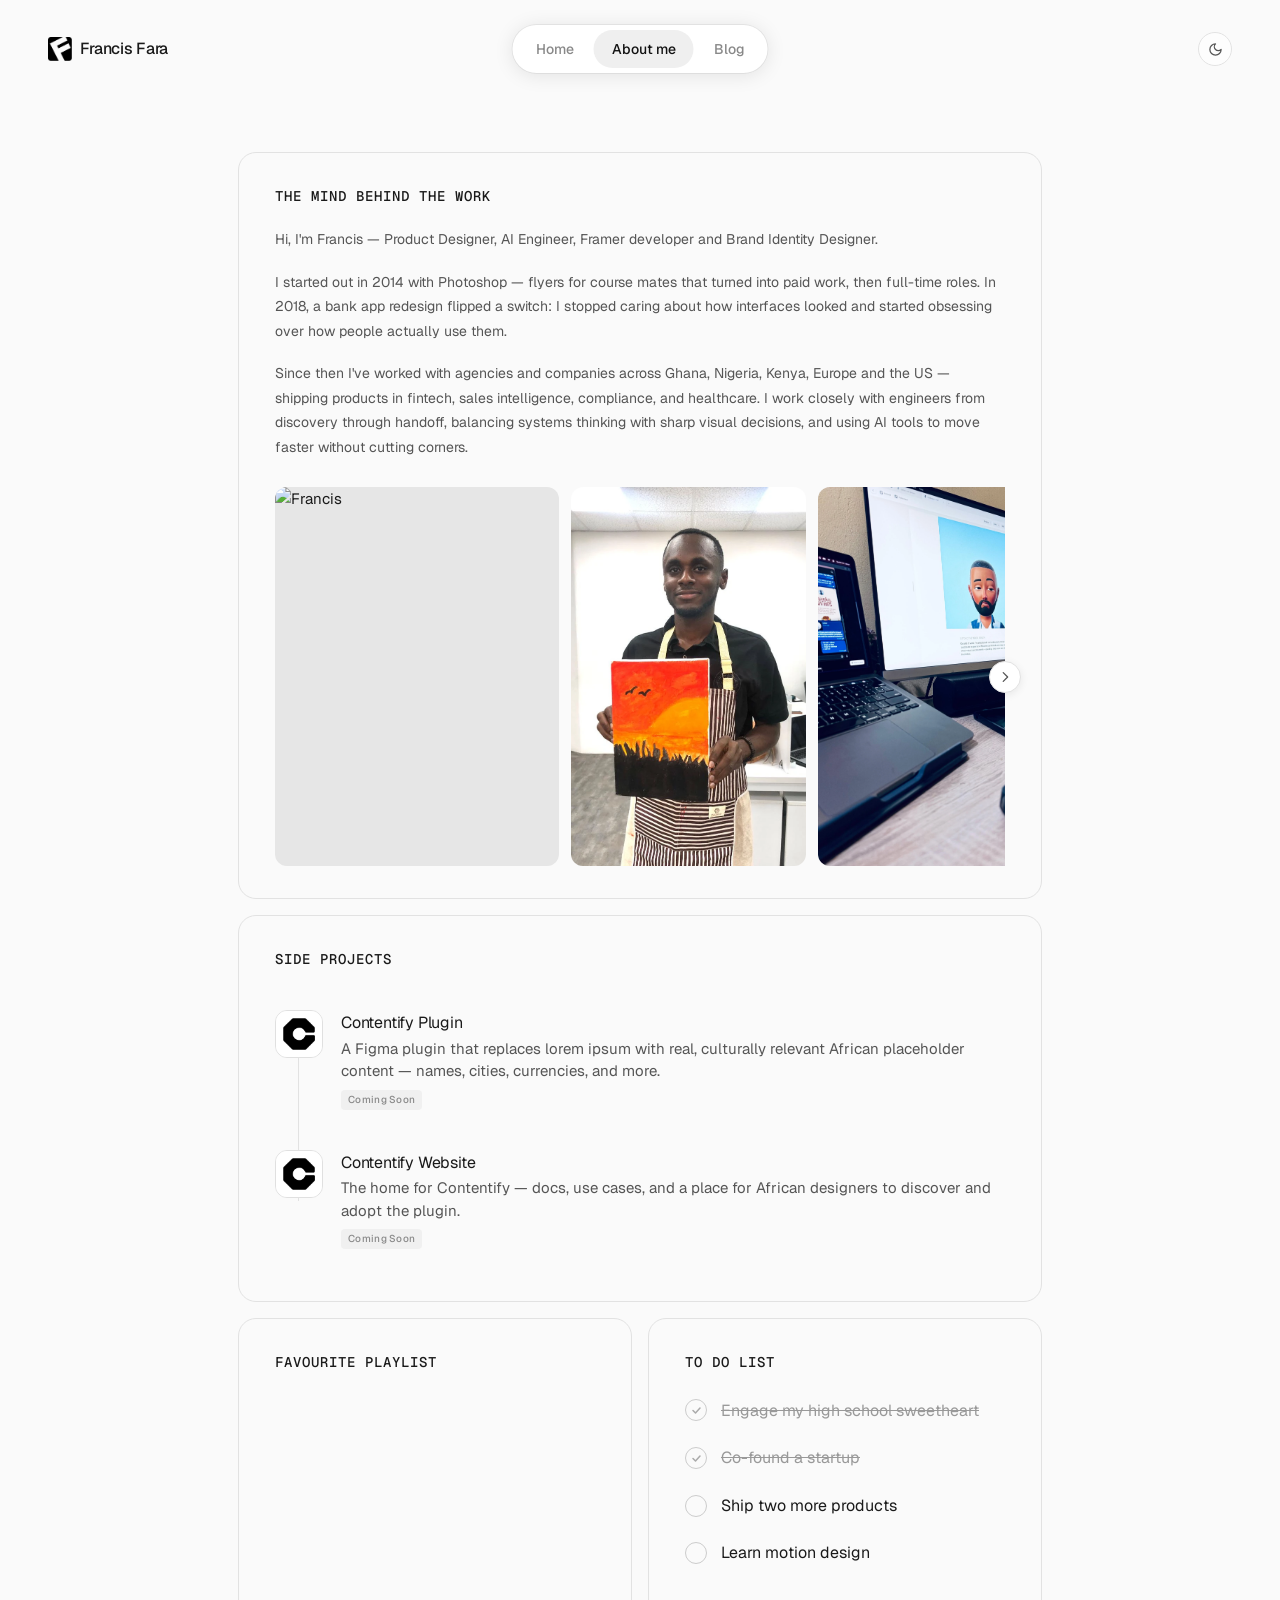
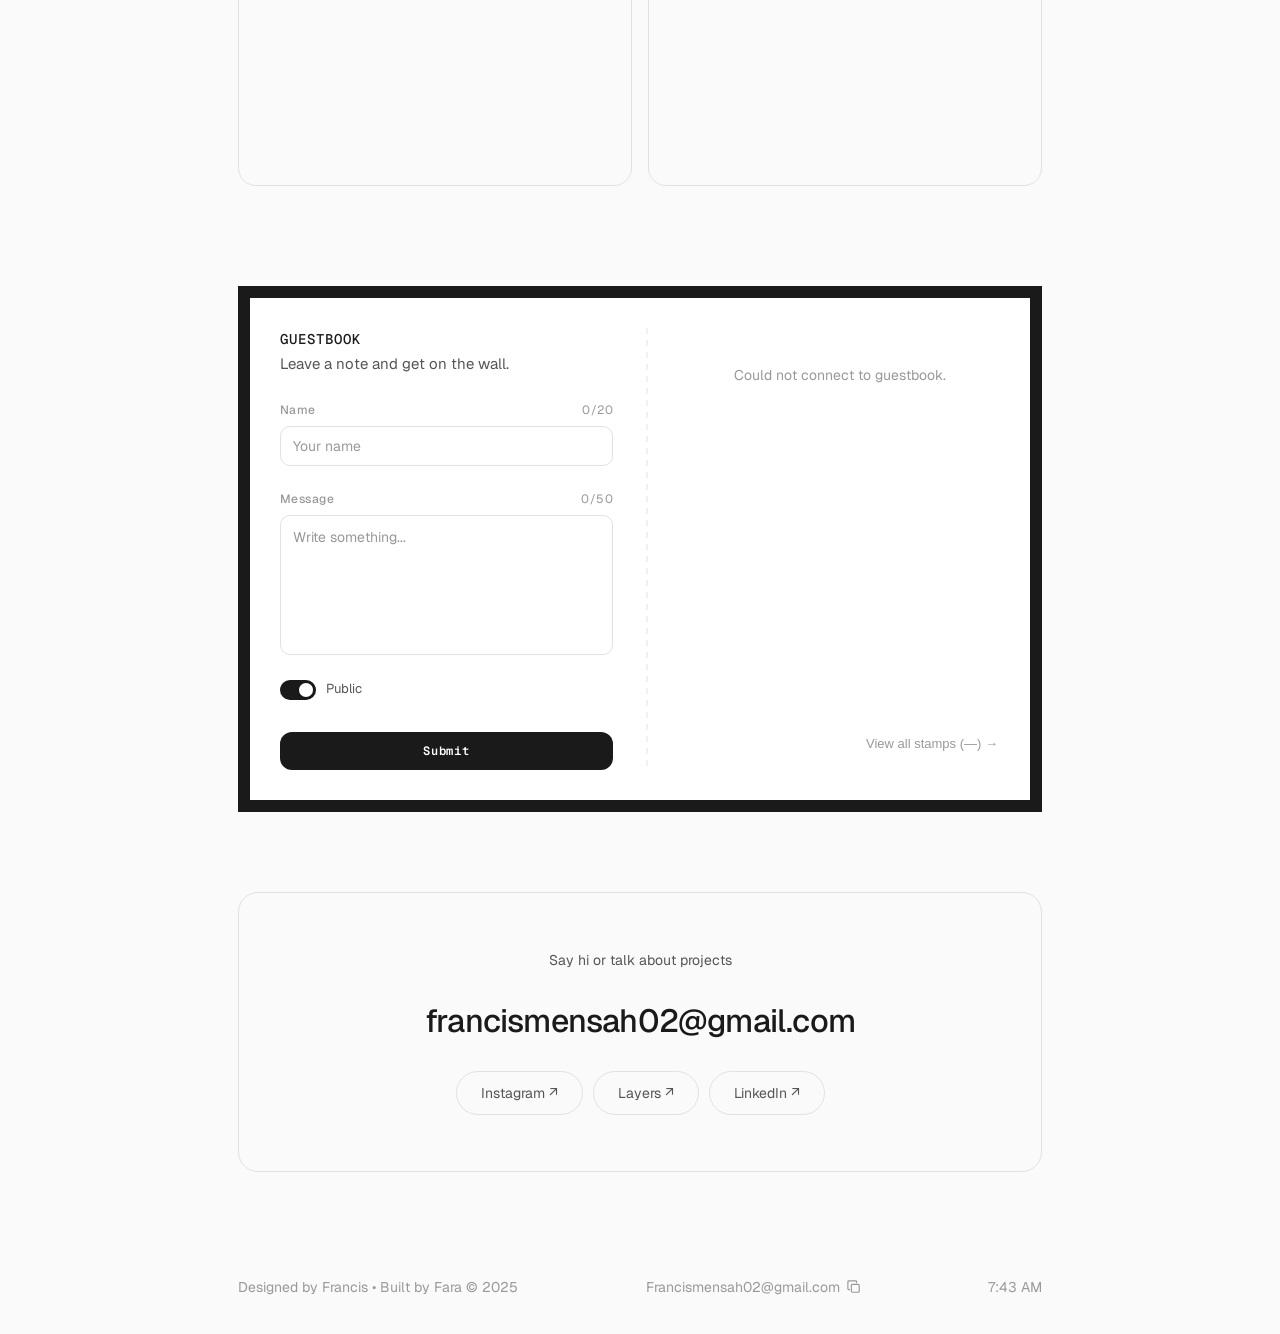
==== commit 47a948f8: "Add portfolio dark mode" ====
--- a/about-me.html
+++ b/about-me.html
@@ -5,6 +5,8 @@
   <link rel="icon" type="image/png" href="me/logo.png" />
   <meta name="viewport" content="width=device-width, initial-scale=1.0" />
   <title>The mind behind the work — Francis Fara</title>
+  <script>if(localStorage.getItem('theme')==='dark')document.documentElement.classList.add('dark');</script>
+  <script src="theme.js"></script>
   <script async src="https://www.googletagmanager.com/gtag/js?id=G-SGVHLEDZZE"></script>
   <script>window.dataLayer=window.dataLayer||[];function gtag(){dataLayer.push(arguments);}gtag('js',new Date());gtag('config','G-SGVHLEDZZE');</script>
   <link rel="preconnect" href="https://fonts.googleapis.com" />
@@ -26,6 +28,56 @@
     }
 
     html { scroll-behavior: smooth; }
+
+    /* ── DARK MODE VARIABLES ── */
+    html.dark {
+      --bg:        #111111;
+      --card:      #1c1c1c;
+      --inner:     #252525;
+      --border:    #2c2c2c;
+      --text:      #e8e8e8;
+      --text-sec:  #a0a0a0;
+      --text-muted:#666666;
+      --label:     #606060;
+      --blue:      #5599ff;
+    }
+
+    /* ── DARK MODE OVERRIDES ── */
+    html.dark body { background: var(--bg); color: var(--text); }
+    html.dark .nav-links { background: #1c1c1c; box-shadow: 0 2px 20px rgba(0,0,0,0.5), 0 0 0 1px rgba(255,255,255,0.06); }
+    html.dark .nav-links a.active { background: #2c2c2c; color: #e8e8e8; }
+    html.dark .nav-links a:hover { color: #e8e8e8; }
+    html.dark .sec-card { background: var(--card); }
+    html.dark .sp-coming-soon { background: #252525; color: #777; }
+    html.dark .contentify-icon { background: #252525; border-color: #333; }
+    html.dark .side-project-icon { border-color: #2c2c2c; }
+    html.dark .sketch-canvas-wrap { background-color: #1a1a1a; }
+    html.dark .sketch-pen-dot { background: #e8e8e8; }
+    html.dark .todo-circle { border-color: #444; }
+    html.dark .contact-social-link:hover { border-color: #444; }
+    html.dark .contact-card { background: var(--card); }
+    html.dark .guestbook-action { background: #e8e8e8; color: #111; }
+    html.dark .about-img { background: #252525; }
+
+    /* ── THEME TOGGLE BUTTON ── */
+    .theme-toggle {
+      width: 34px;
+      height: 34px;
+      border-radius: 50%;
+      border: 1px solid var(--border);
+      background: transparent;
+      color: var(--text-sec);
+      cursor: pointer;
+      display: flex;
+      align-items: center;
+      justify-content: center;
+      flex-shrink: 0;
+      pointer-events: auto;
+      transition: background 0.15s, border-color 0.15s, color 0.15s;
+    }
+    .theme-toggle:hover { background: var(--inner); }
+    html.dark .theme-toggle { border-color: #2c2c2c; color: #888; }
+    html.dark .theme-toggle:hover { background: #252525; }
 
     body {
       background: var(--bg);
@@ -767,33 +819,11 @@
       margin-bottom: 0;
     }
 
-    .gb-dark-toggle {
-      background: none;
-      border: 1px solid var(--border);
-      border-radius: 8px;
-      width: 30px;
-      height: 30px;
-      display: flex;
-      align-items: center;
-      justify-content: center;
-      cursor: pointer;
-      font-size: 14px;
-      transition: background 0.2s, border-color 0.2s;
-      color: var(--text-muted);
-      flex-shrink: 0;
-    }
-    .gb-dark-toggle:hover { background: var(--inner); }
-
     #guestbook-full .guestbook-shell.gb-dark {
       background: #141414 !important;
-      border-color: #ffffff !important;
-      box-shadow: 0 0 0 1px rgba(192,192,192,0.3);
-    }
-    .guestbook-shell.gb-dark .gb-dark-toggle {
-      border-color: #333;
-      color: #888;
-    }
-    .guestbook-shell.gb-dark .gb-dark-toggle:hover { background: #222; }
+      border-color: #2c2c2c !important;
+      box-shadow: 0 0 0 1px rgba(255,255,255,0.06);
+    }
     .guestbook-shell.gb-dark .skills-label { color: #c0c0c0; }
     .guestbook-shell.gb-dark .guestbook-title { color: #e8e8e8; }
     .guestbook-shell.gb-dark .gb-heading-row { border-color: #2a2a2a; }
@@ -2143,6 +2173,7 @@
       .contact-email { font-size: 18px; }
     }
   </style>
+  <link rel="stylesheet" href="theme.css" />
 </head>
 <body>
 
@@ -2154,6 +2185,9 @@
       <li><a href="about-me.html" class="active">About me</a></li>
       <li><a href="blog.html">Blog</a></li>
     </ul>
+    <button class="theme-toggle" id="themeToggle" onclick="toggleTheme()" title="Toggle dark mode">
+      <svg id="themeIcon" xmlns="http://www.w3.org/2000/svg" width="15" height="15" viewBox="0 0 24 24" fill="none" stroke="currentColor" stroke-width="2" stroke-linecap="round" stroke-linejoin="round"><path d="M12 3a6 6 0 0 0 9 9 9 9 0 1 1-9-9Z"/></svg>
+    </button>
   </nav>
 
   <section id="about">
@@ -2375,9 +2409,6 @@
             <div class="gb-heading">
               <div class="gb-heading-row">
                 <span class="skills-label">Guestbook</span>
-                <button class="gb-dark-toggle" onclick="toggleGbDark()" title="Toggle dark mode" id="gbDarkBtn">
-                  <svg id="gbDarkIcon" xmlns="http://www.w3.org/2000/svg" width="15" height="15" viewBox="0 0 24 24" fill="none" stroke="currentColor" stroke-width="2" stroke-linecap="round" stroke-linejoin="round"><path d="M12 3a6 6 0 0 0 9 9 9 9 0 1 1-9-9Z"/></svg>
-                </button>
               </div>
               <p class="guestbook-title">Leave a note and get on the wall.</p>
             </div>
@@ -2561,16 +2592,6 @@
       } catch (_) {}
     }
 
-    function toggleGbDark() {
-      const shell = document.getElementById('gbShell');
-      const icon = document.getElementById('gbDarkIcon');
-      const isDark = shell.classList.toggle('gb-dark');
-      playToggleSound(isDark);
-      icon.innerHTML = isDark
-        ? '<circle cx="12" cy="12" r="4"/><path d="M12 2v2M12 20v2M4.93 4.93l1.41 1.41M17.66 17.66l1.41 1.41M2 12h2M20 12h2M6.34 17.66l-1.41 1.41M19.07 4.93l-1.41 1.41"/>'
-        : '<path d="M12 3a6 6 0 0 0 9 9 9 9 0 1 1-9-9Z"/>';
-    }
-
     function syncGuestbookModalOverflow() {
       document.body.style.overflow = document.querySelector('.gb-modal.open') ? 'hidden' : '';
     }
@@ -2988,6 +3009,31 @@
         setTimeout(() => window.location.href = 'mailto:stylishfrancis@gmail.com?subject=Sketch for you&body=Hey Francis, here\'s a sketch I drew on your site!', 300);
       }, 'image/png');
     }
+
+    function toggleTheme() {
+      const isDark = document.documentElement.classList.toggle('dark');
+      localStorage.setItem('theme', isDark ? 'dark' : 'light');
+      updateThemeIcon(isDark);
+      const gbShell = document.getElementById('gbShell');
+      if (gbShell) {
+        if (isDark) gbShell.classList.add('gb-dark');
+        else gbShell.classList.remove('gb-dark');
+      }
+    }
+    function updateThemeIcon(isDark) {
+      const icon = document.getElementById('themeIcon');
+      if (!icon) return;
+      icon.innerHTML = isDark
+        ? '<circle cx="12" cy="12" r="4"/><path d="M12 2v2M12 20v2M4.93 4.93l1.41 1.41M17.66 17.66l1.41 1.41M2 12h2M20 12h2M6.34 17.66l-1.41 1.41M19.07 4.93l-1.41 1.41"/>'
+        : '<path d="M12 3a6 6 0 0 0 9 9 9 9 0 1 1-9-9Z"/>';
+    }
+    updateThemeIcon(document.documentElement.classList.contains('dark'));
+    document.addEventListener('DOMContentLoaded', function() {
+      if (document.documentElement.classList.contains('dark')) {
+        const gbShell = document.getElementById('gbShell');
+        if (gbShell) gbShell.classList.add('gb-dark');
+      }
+    });
   </script>
 
 </body>
--- a/theme.css
+++ b/theme.css
@@ -0,0 +1,359 @@
+html.dark {
+  color-scheme: dark;
+  --bg: #111111;
+  --bg-soft: #171717;
+  --bg-card: #1c1c1c;
+  --card: #1c1c1c;
+  --inner: #252525;
+  --border: #2c2c2c;
+  --border-dark: #3a3a3a;
+  --text: #e8e8e8;
+  --text-primary: #e8e8e8;
+  --text-framer: #c8c8c8;
+  --text-secondary: #a0a0a0;
+  --text-sec: #a0a0a0;
+  --text-muted: #8a8a8a;
+  --label: #737373;
+  --link: #6aa6ff;
+  --blue: #6aa6ff;
+}
+
+html.dark body {
+  background: var(--bg);
+  color: var(--text-primary, var(--text));
+}
+
+html,
+body {
+  max-width: 100%;
+}
+
+body {
+  overflow-x: clip;
+}
+
+.theme-toggle {
+  width: 34px;
+  height: 34px;
+  border-radius: 999px;
+  border: 1px solid var(--border);
+  background: rgba(255, 255, 255, 0.62);
+  color: var(--text-secondary, var(--text-sec));
+  cursor: pointer;
+  display: inline-flex;
+  align-items: center;
+  justify-content: center;
+  flex: 0 0 auto;
+  pointer-events: auto;
+  transition: background 0.15s ease, border-color 0.15s ease, color 0.15s ease, transform 0.15s ease;
+}
+
+.theme-toggle:hover {
+  background: var(--inner, #e6e6e6);
+  color: var(--text-primary, var(--text));
+}
+
+.theme-toggle:focus-visible {
+  outline: 2px solid var(--blue, #1a6cf0);
+  outline-offset: 3px;
+}
+
+.theme-toggle svg {
+  width: 15px;
+  height: 15px;
+  display: block;
+}
+
+html.dark .theme-toggle {
+  background: rgba(28, 28, 28, 0.82);
+  border-color: #333333;
+  color: #c8c8c8;
+}
+
+html.dark .theme-toggle:hover {
+  background: #252525;
+  color: #f2f2f2;
+}
+
+html.dark nav {
+  border-color: var(--border);
+}
+
+html.dark body:not(:has(.nav-links)) nav {
+  background: rgba(17, 17, 17, 0.88);
+}
+
+html.dark .nav-links {
+  background: #1c1c1c;
+  box-shadow: 0 2px 20px rgba(0, 0, 0, 0.5), 0 0 0 1px rgba(255, 255, 255, 0.06);
+}
+
+html.dark .nav-links a {
+  color: #a0a0a0;
+}
+
+html.dark .nav-links a:hover {
+  color: #f2f2f2;
+}
+
+html.dark .nav-links a.active {
+  background: #2c2c2c;
+  color: #f2f2f2;
+}
+
+html.dark .nav-brand,
+html.dark .nav-back {
+  color: var(--text-primary, #e8e8e8);
+}
+
+html.dark .nav-brand img {
+  filter: invert(1) brightness(1.35);
+}
+
+html.dark .nav-back:hover {
+  color: #ffffff;
+}
+
+html.dark .nav-title {
+  color: var(--text-muted);
+}
+
+html.dark .hero-heading .tagline,
+html.dark .coming-soon-sub {
+  color: var(--text-secondary, var(--text-sec));
+}
+
+html.dark .coming-soon-label,
+html.dark .stat-label,
+html.dark .meta-label,
+html.dark .section-label,
+html.dark .image-caption,
+html.dark .next-label,
+html.dark .footer-credit,
+html.dark .footer-email {
+  color: var(--text-muted);
+}
+
+html.dark .stat-bar-inner,
+html.dark .meta-row,
+html.dark .meta-item,
+html.dark .divider,
+html.dark .divider-sm,
+html.dark .footer-inner {
+  border-color: var(--border);
+}
+
+html.dark .hero-image,
+html.dark .case-image,
+html.dark .process-layer-image,
+html.dark .about-img {
+  background: #1f1f1f;
+}
+
+html.dark .research-item,
+html.dark .impact-item,
+html.dark .sec-card,
+html.dark .proj-card,
+html.dark .proj-body,
+html.dark .contact-card,
+html.dark .contentify-wrap,
+html.dark .cool-cell {
+  background: var(--card);
+  border-color: var(--border);
+}
+
+html.dark .body-text p,
+html.dark .reflection-block p,
+html.dark .process-layer-text,
+html.dark .research-item-text,
+html.dark .impact-copy,
+html.dark .impact-label {
+  color: var(--text-secondary, var(--text-sec));
+}
+
+html.dark .body-text strong,
+html.dark .research-item-title,
+html.dark .process-layer-title,
+html.dark .impact-number,
+html.dark .next-title,
+html.dark .meta-value,
+html.dark .coming-soon-heading {
+  color: var(--text-primary, var(--text));
+}
+
+html.dark .research-item-num {
+  color: #555555;
+}
+
+html.dark .meta-link,
+html.dark .footer-email {
+  color: var(--link, var(--blue));
+}
+
+html.dark .proj-tag,
+html.dark .skill-pill,
+html.dark .sp-coming-soon,
+html.dark .contentify-icon {
+  background: var(--inner);
+  border-color: #333333;
+  color: #a0a0a0;
+}
+
+html.dark .tabs-list,
+html.dark .cool-modal,
+html.dark .cool-modal-info {
+  background: #1c1c1c;
+}
+
+html.dark .tab-trigger.active,
+html.dark .cool-modal-chip,
+html.dark .cool-modal-nav {
+  background: #252525;
+  color: #e8e8e8;
+  border-color: #3a3a3a;
+}
+
+html.dark .cool-modal-stage {
+  background: #141414;
+}
+
+html.dark .cool-modal-desc {
+  color: #a0a0a0;
+}
+
+html.dark .todo-tooltip {
+  background: #252525;
+  color: #e8e8e8;
+  border: 1px solid #333333;
+}
+
+html.dark .todo-tooltip::after {
+  border-top-color: #252525;
+}
+
+html.dark .gb-modal {
+  background: rgba(0, 0, 0, 0.62);
+}
+
+html.dark .gb-all-card {
+  background: #171717;
+  border-color: #2c2c2c;
+  box-shadow: 0 24px 70px rgba(0, 0, 0, 0.45);
+}
+
+html.dark .gb-all-title {
+  color: #a0a0a0;
+}
+
+html.dark .gb-modal-close {
+  background: #1f1f1f;
+  border-color: #333333;
+  color: #c8c8c8;
+}
+
+html.dark .gb-modal-close:hover {
+  background: #252525;
+  color: #f2f2f2;
+}
+
+html.dark .gb-form-card {
+  background: #171717;
+  border-color: #3a3328;
+}
+
+html.dark .gb-form-top,
+html.dark .gb-footer {
+  border-color: #2c2a26;
+}
+
+html.dark .gb-mode-tabs {
+  background: #252525;
+}
+
+html.dark .gb-mode-tab.active,
+html.dark .gb-input,
+html.dark .gb-textarea,
+html.dark .gb-emoji-btn,
+html.dark .gb-switch-track {
+  background: #1f1f1f;
+  border-color: #333333;
+  color: #e8e8e8;
+}
+
+html.dark .gb-input::placeholder,
+html.dark .gb-textarea::placeholder {
+  color: #8a8a8a;
+}
+
+html.dark .gb-mode-tab,
+html.dark .gb-label,
+html.dark .gb-counter,
+html.dark .gb-switch-label,
+html.dark .gb-status,
+html.dark .hero-sub {
+  color: var(--text-secondary, #a0a0a0);
+}
+
+html.dark .gb-emoji-btn:hover {
+  background: #2a2a2a;
+}
+
+html.dark .gb-emoji-btn.selected,
+html.dark .gb-switch input:checked + .gb-switch-track {
+  background: #25354d;
+  border-color: #4d76b8;
+  color: #d6e7ff;
+}
+
+html.dark .gb-submit,
+html.dark .guestbook-action,
+html.dark .guestbook-sign-btn {
+  background: #e8e8e8;
+  color: #111111;
+}
+
+html.dark .guestbook-card,
+html.dark .guestbook-shell {
+  background: #171717;
+  color: #e8e8e8;
+  border-color: #2c2c2c;
+}
+
+@media (max-width: 768px) {
+  .nav-links + .theme-toggle {
+    position: fixed;
+    right: 16px;
+    bottom: 28px;
+  }
+
+  body:not(:has(.nav-links)) .theme-toggle {
+    margin-left: auto;
+  }
+
+  .hero-heading,
+  .proj-title,
+  .proj-desc,
+  .coming-soon-heading {
+    overflow-wrap: break-word;
+    max-width: 100%;
+  }
+
+  .container,
+  .projects-grid,
+  .proj-card,
+  .proj-body,
+  .proj-media {
+    min-width: 0;
+    max-width: 100%;
+  }
+
+  .proj-meta {
+    align-items: flex-start;
+    flex-direction: column;
+    gap: 8px;
+  }
+
+  .proj-tag {
+    align-self: flex-start;
+  }
+}
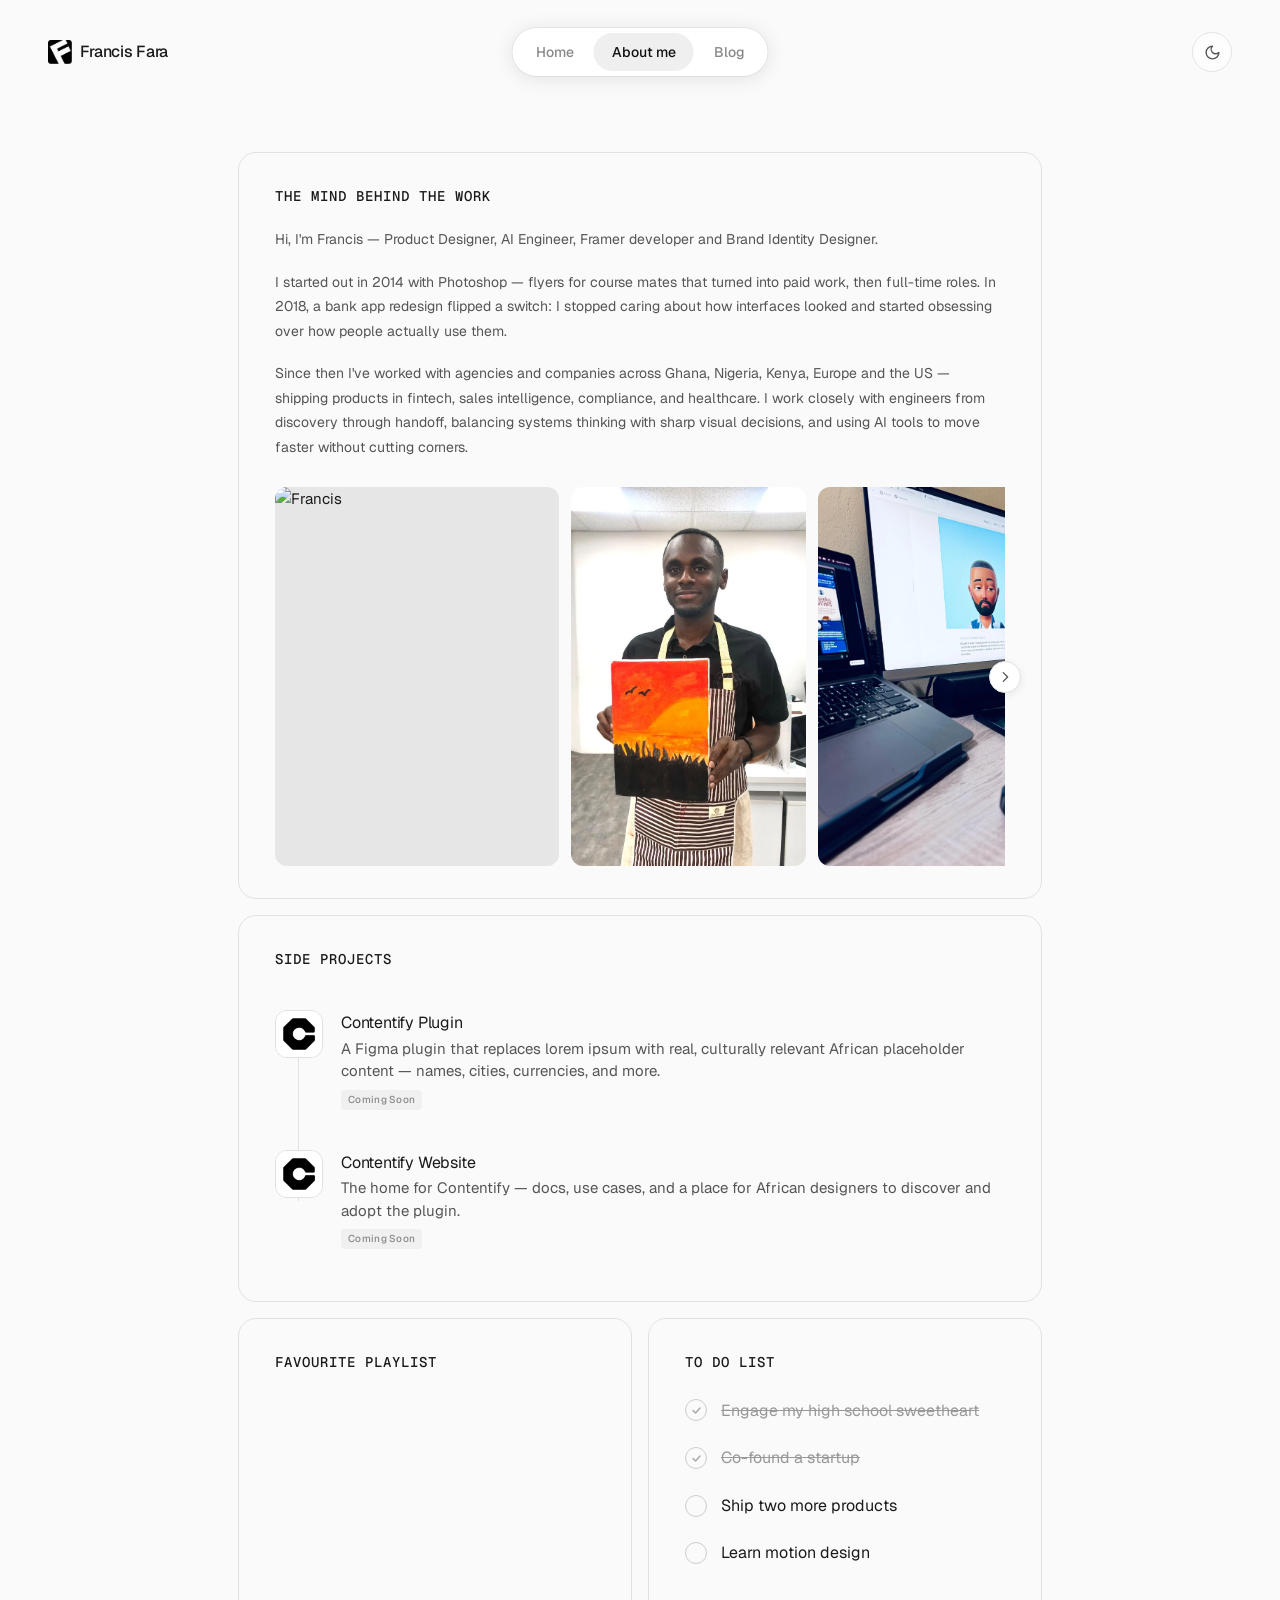
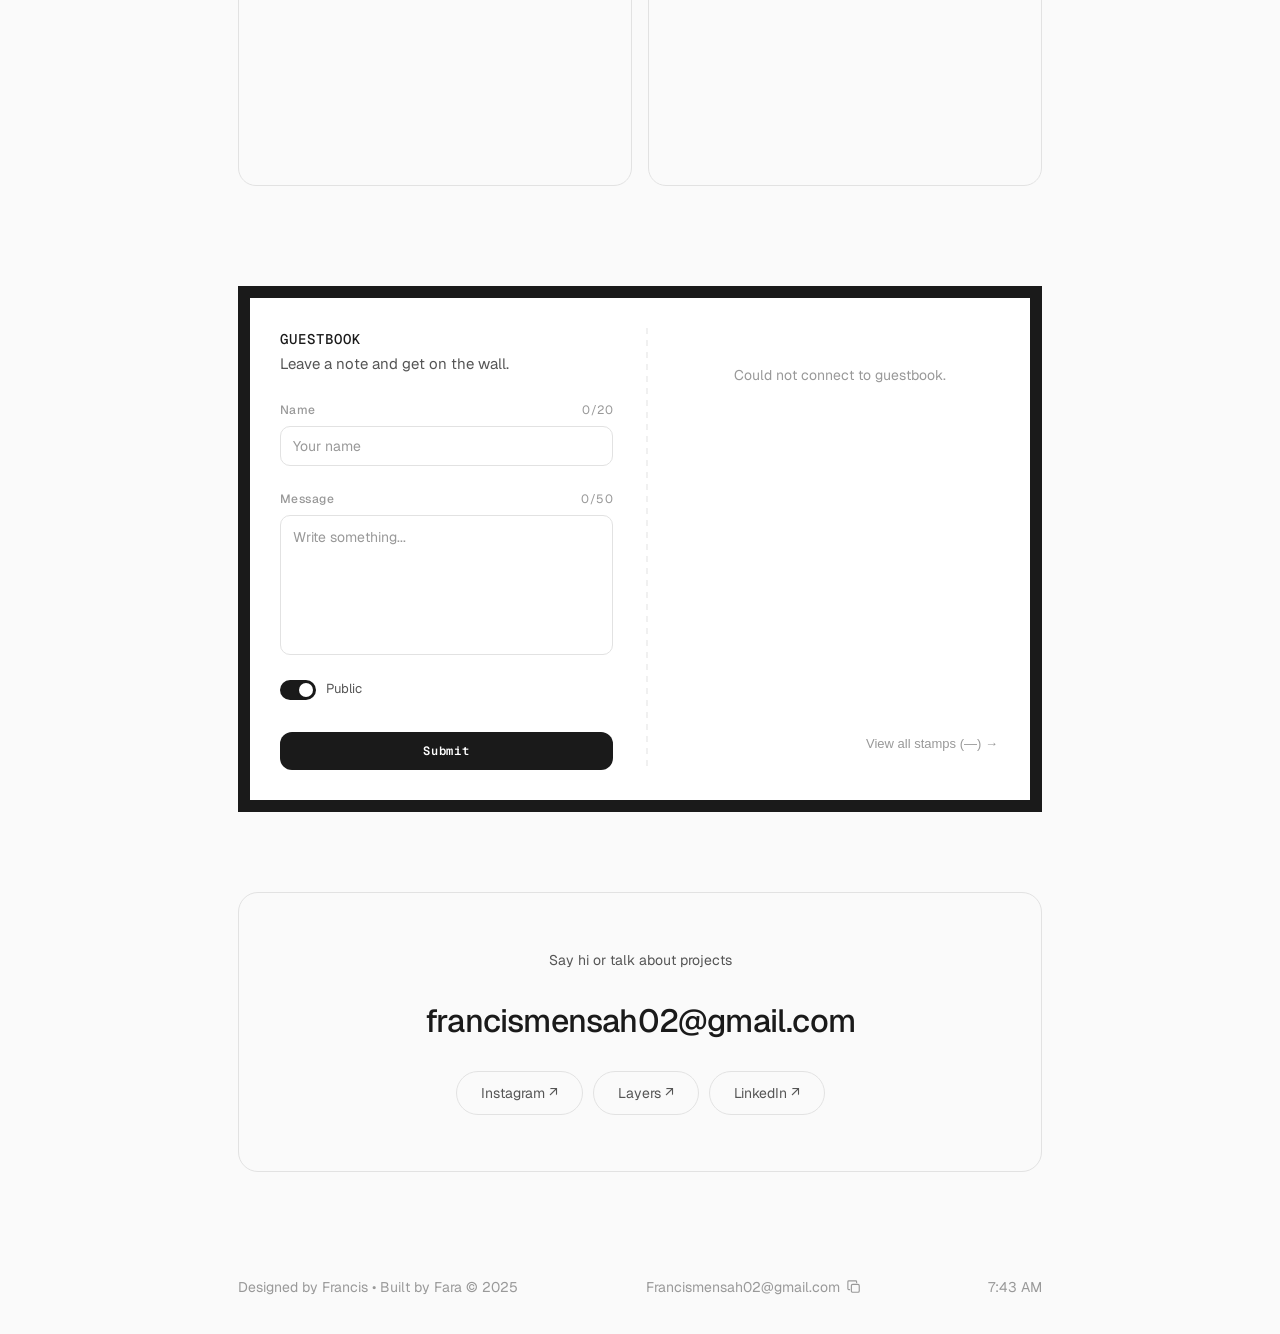
==== commit cd361523: "Refine dark mode navigation" ====
--- a/about-me.html
+++ b/about-me.html
@@ -3013,6 +3013,8 @@
     function toggleTheme() {
       const isDark = document.documentElement.classList.toggle('dark');
       localStorage.setItem('theme', isDark ? 'dark' : 'light');
+      if (window.playThemeToggleSound) window.playThemeToggleSound(isDark);
+      else playToggleSound(isDark);
       updateThemeIcon(isDark);
       const gbShell = document.getElementById('gbShell');
       if (gbShell) {
--- a/theme.css
+++ b/theme.css
@@ -33,8 +33,8 @@
 }
 
 .theme-toggle {
-  width: 34px;
-  height: 34px;
+  width: 40px;
+  height: 40px;
   border-radius: 999px;
   border: 1px solid var(--border);
   background: rgba(255, 255, 255, 0.62);
@@ -59,8 +59,8 @@
 }
 
 .theme-toggle svg {
-  width: 15px;
-  height: 15px;
+  width: 17px;
+  height: 17px;
   display: block;
 }
 
@@ -320,14 +320,102 @@
 }
 
 @media (max-width: 768px) {
-  .nav-links + .theme-toggle {
-    position: fixed;
-    right: 16px;
-    bottom: 28px;
+  body {
+    padding-top: 118px !important;
+    padding-bottom: 48px !important;
+  }
+
+  body > nav:has(.nav-links) {
+    position: fixed !important;
+    top: 0 !important;
+    bottom: auto !important;
+    left: 0 !important;
+    right: 0 !important;
+    display: flex !important;
+    flex-wrap: wrap;
+    align-items: center;
+    justify-content: space-between !important;
+    gap: 12px;
+    padding: 14px 20px 16px !important;
+    pointer-events: none;
+  }
+
+  body > nav:has(.nav-links)::before {
+    content: "";
+    position: absolute;
+    inset: 0;
+    z-index: -1;
+    background: rgba(250, 250, 250, 0.82);
+    border-bottom: 1px solid rgba(0, 0, 0, 0.06);
+    backdrop-filter: blur(16px);
+    -webkit-backdrop-filter: blur(16px);
+  }
+
+  html.dark body > nav:has(.nav-links)::before {
+    background: rgba(17, 17, 17, 0.82);
+    border-bottom-color: rgba(255, 255, 255, 0.08);
+  }
+
+  body > nav:has(.nav-links)::after {
+    content: "";
+    order: 3;
+    flex: 0 0 100%;
+    height: 0;
+  }
+
+  body > nav:has(.nav-links) .nav-brand {
+    display: flex !important;
+    min-width: 0;
+  }
+
+  body > nav:has(.nav-links) .nav-brand img {
+    height: 28px;
+  }
+
+  body > nav:has(.nav-links) .nav-brand-text {
+    display: inline !important;
+  }
+
+  body > nav:has(.nav-links) .theme-toggle {
+    position: fixed !important;
+    top: 18px !important;
+    right: 20px !important;
+    z-index: 120;
+    display: inline-flex !important;
+    order: 2;
+    margin-left: auto;
+  }
+
+  body > nav:has(.nav-links) .nav-links {
+    order: 4;
+    position: relative !important;
+    left: auto !important;
+    bottom: auto !important;
+    transform: none !important;
+    flex: 0 0 auto;
+    margin: 0 auto;
   }
 
   body:not(:has(.nav-links)) .theme-toggle {
     margin-left: auto;
+  }
+
+  body > nav:not(:has(.nav-links)) {
+    gap: 24px;
+  }
+
+  body > nav:not(:has(.nav-links)) .nav-back {
+    flex: 0 0 auto;
+  }
+
+  body > nav:not(:has(.nav-links)) .nav-title {
+    margin-left: auto;
+    min-width: 0;
+    max-width: 62vw;
+    overflow: hidden;
+    text-align: right;
+    text-overflow: ellipsis;
+    white-space: nowrap;
   }
 
   .hero-heading,
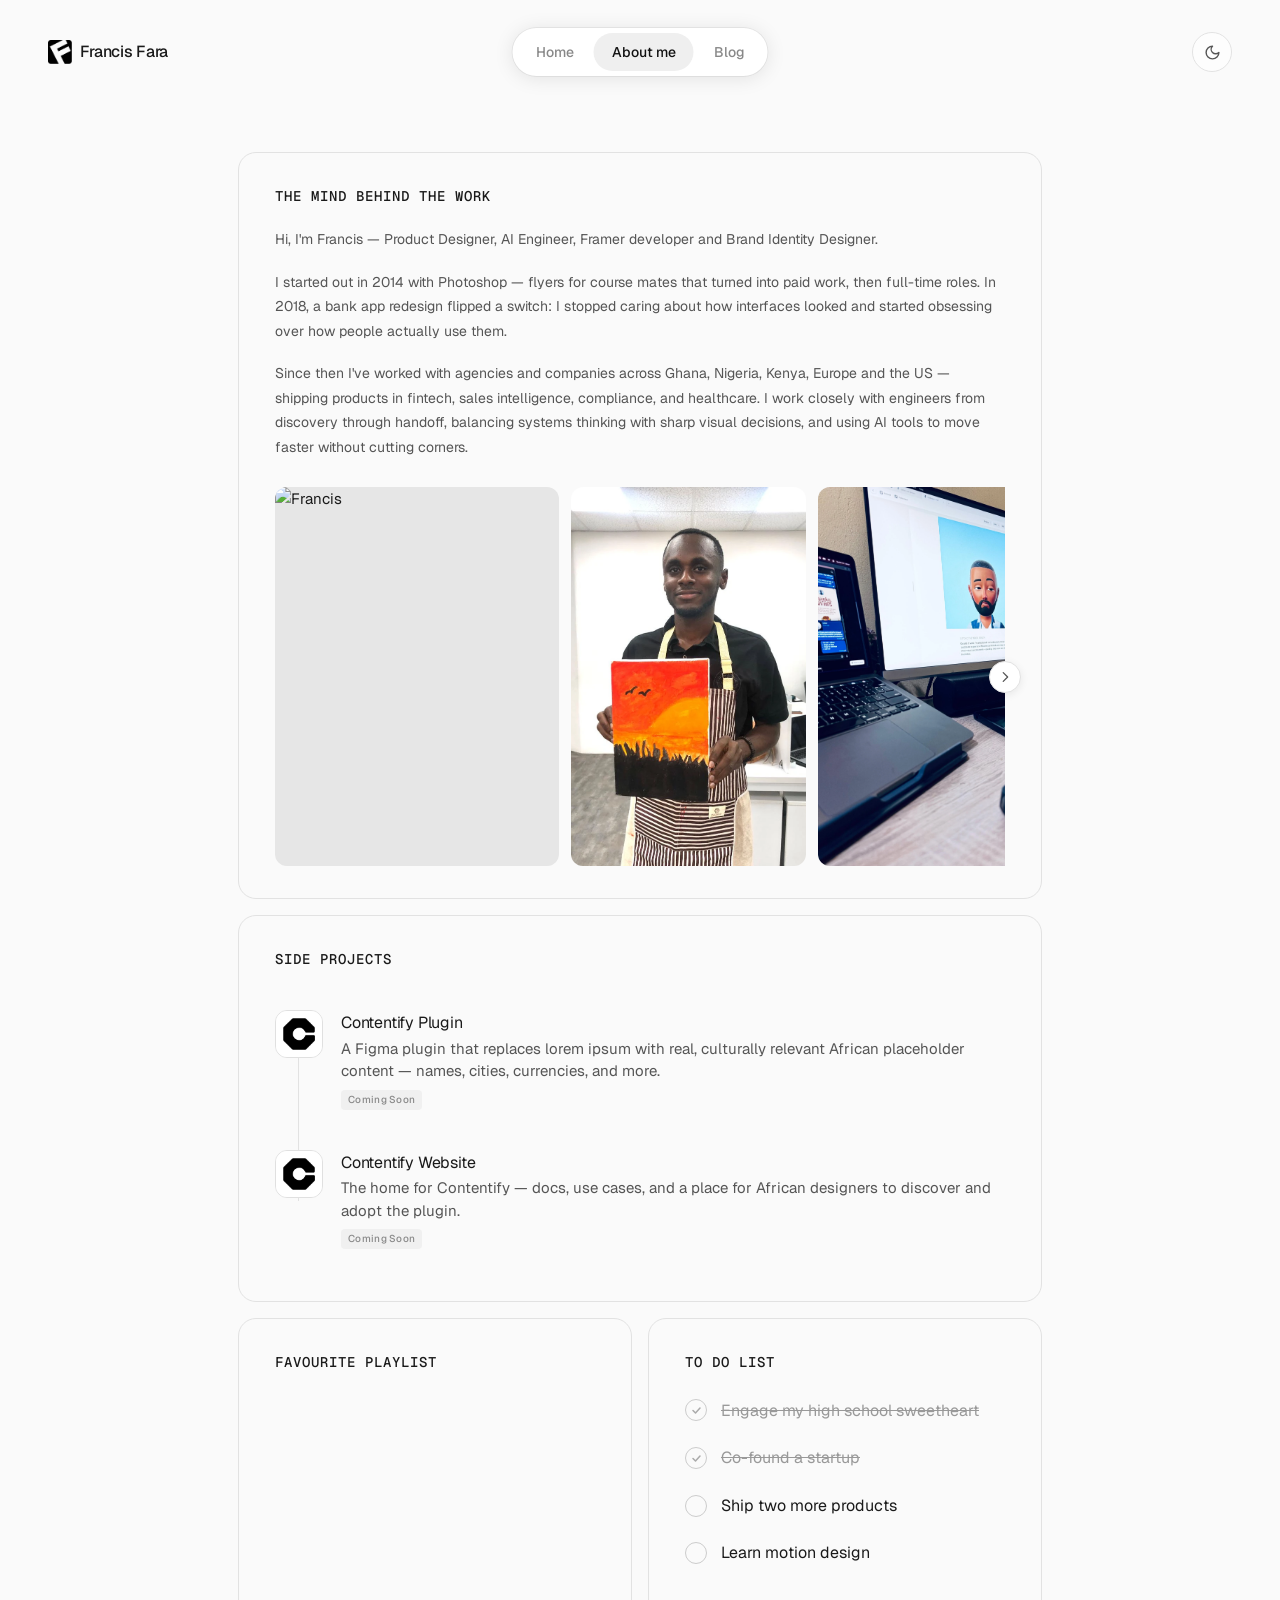
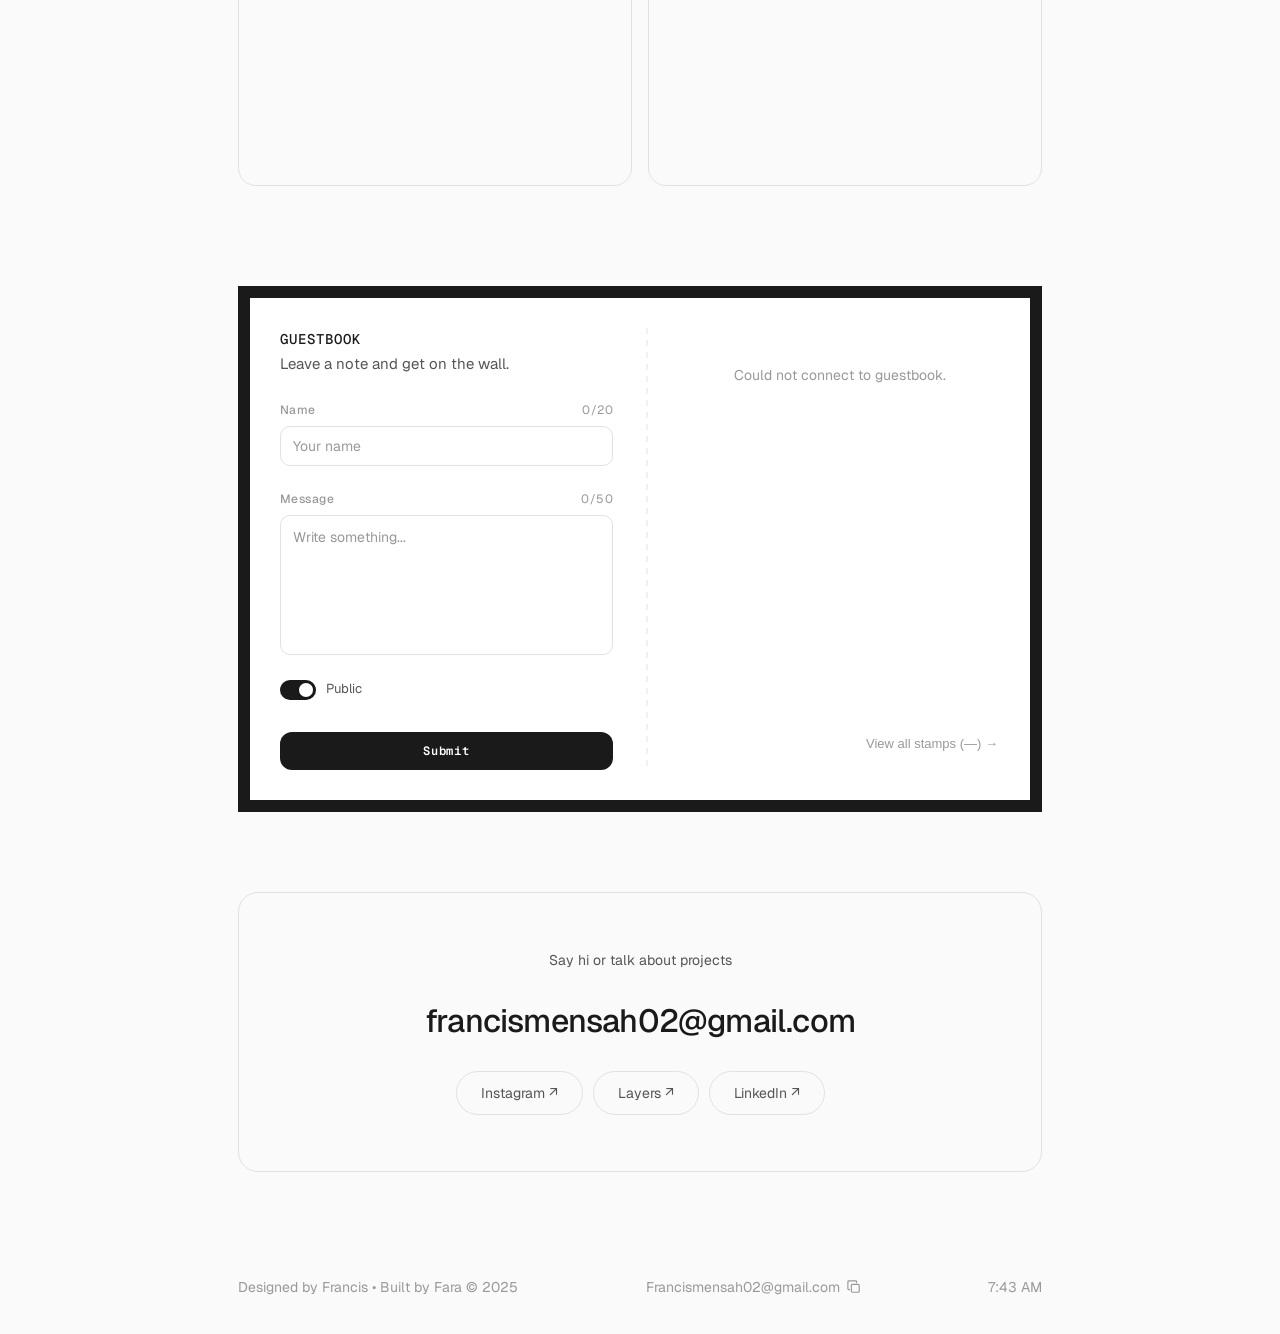
==== commit 9d490e4d: "Adjust mobile portfolio navigation" ====
--- a/about-me.html
+++ b/about-me.html
@@ -2180,14 +2180,17 @@
   <!-- NAV -->
   <nav>
     <a href="index.html" class="nav-brand"><img src="me/fara.webp" alt="Francis Fara" /><span class="nav-brand-text">Francis Fara</span></a>
+    <button class="theme-toggle" id="themeToggle" onclick="toggleTheme()" title="Toggle dark mode">
+      <svg id="themeIcon" xmlns="http://www.w3.org/2000/svg" width="15" height="15" viewBox="0 0 24 24" fill="none" stroke="currentColor" stroke-width="2" stroke-linecap="round" stroke-linejoin="round"><path d="M12 3a6 6 0 0 0 9 9 9 9 0 1 1-9-9Z"/></svg>
+    </button>
+    <button class="mobile-theme-toggle" data-theme-toggle onclick="toggleTheme()" aria-label="Toggle dark mode" title="Toggle dark mode">
+      <svg data-theme-icon xmlns="http://www.w3.org/2000/svg" viewBox="0 0 24 24" fill="none" stroke="currentColor" stroke-width="2" stroke-linecap="round" stroke-linejoin="round"><path d="M12 3a6 6 0 0 0 9 9 9 9 0 1 1-9-9Z"/></svg>
+    </button>
     <ul class="nav-links">
       <li><a href="index.html">Home</a></li>
       <li><a href="about-me.html" class="active">About me</a></li>
       <li><a href="blog.html">Blog</a></li>
     </ul>
-    <button class="theme-toggle" id="themeToggle" onclick="toggleTheme()" title="Toggle dark mode">
-      <svg id="themeIcon" xmlns="http://www.w3.org/2000/svg" width="15" height="15" viewBox="0 0 24 24" fill="none" stroke="currentColor" stroke-width="2" stroke-linecap="round" stroke-linejoin="round"><path d="M12 3a6 6 0 0 0 9 9 9 9 0 1 1-9-9Z"/></svg>
-    </button>
   </nav>
 
   <section id="about">
@@ -3023,11 +3026,11 @@
       }
     }
     function updateThemeIcon(isDark) {
-      const icon = document.getElementById('themeIcon');
-      if (!icon) return;
-      icon.innerHTML = isDark
-        ? '<circle cx="12" cy="12" r="4"/><path d="M12 2v2M12 20v2M4.93 4.93l1.41 1.41M17.66 17.66l1.41 1.41M2 12h2M20 12h2M6.34 17.66l-1.41 1.41M19.07 4.93l-1.41 1.41"/>'
-        : '<path d="M12 3a6 6 0 0 0 9 9 9 9 0 1 1-9-9Z"/>';
+      document.querySelectorAll('#themeIcon, [data-theme-icon]').forEach((icon) => {
+        icon.innerHTML = isDark
+          ? '<circle cx="12" cy="12" r="4"/><path d="M12 2v2M12 20v2M4.93 4.93l1.41 1.41M17.66 17.66l1.41 1.41M2 12h2M20 12h2M6.34 17.66l-1.41 1.41M19.07 4.93l-1.41 1.41"/>'
+          : '<path d="M12 3a6 6 0 0 0 9 9 9 9 0 1 1-9-9Z"/>';
+      });
     }
     updateThemeIcon(document.documentElement.classList.contains('dark'));
     document.addEventListener('DOMContentLoaded', function() {
--- a/theme.css
+++ b/theme.css
@@ -64,6 +64,10 @@
   display: block;
 }
 
+.mobile-theme-toggle {
+  display: none;
+}
+
 html.dark .theme-toggle {
   background: rgba(28, 28, 28, 0.82);
   border-color: #333333;
@@ -321,7 +325,7 @@
 
 @media (max-width: 768px) {
   body {
-    padding-top: 118px !important;
+    padding-top: 146px !important;
     padding-bottom: 48px !important;
   }
 
@@ -335,8 +339,9 @@
     flex-wrap: wrap;
     align-items: center;
     justify-content: space-between !important;
-    gap: 12px;
-    padding: 14px 20px 16px !important;
+    row-gap: 18px;
+    column-gap: 12px;
+    padding: 16px 20px 18px !important;
     pointer-events: none;
   }
 
@@ -360,7 +365,7 @@
     content: "";
     order: 3;
     flex: 0 0 100%;
-    height: 0;
+    height: 8px;
   }
 
   body > nav:has(.nav-links) .nav-brand {
@@ -378,12 +383,51 @@
 
   body > nav:has(.nav-links) .theme-toggle {
     position: fixed !important;
-    top: 18px !important;
-    right: 20px !important;
+    top: 16px !important;
+    left: calc(100vw - 60px) !important;
+    order: 2;
     z-index: 120;
     display: inline-flex !important;
-    order: 2;
-    margin-left: auto;
+    margin-left: 0;
+  }
+
+  .theme-toggle {
+    display: inline-flex !important;
+  }
+
+  html.dark .theme-toggle {
+    background: #252525;
+    border-color: rgba(255, 255, 255, 0.18);
+    color: #f2f2f2;
+  }
+
+  .mobile-theme-toggle {
+    position: fixed;
+    top: 16px;
+    right: 20px;
+    z-index: 400;
+    width: 40px;
+    height: 40px;
+    border-radius: 999px;
+    border: 1px solid var(--border);
+    background: rgba(255, 255, 255, 0.82);
+    color: var(--text-secondary, var(--text-sec));
+    cursor: pointer;
+    display: inline-flex;
+    align-items: center;
+    justify-content: center;
+  }
+
+  .mobile-theme-toggle svg {
+    width: 17px;
+    height: 17px;
+    display: block;
+  }
+
+  html.dark .mobile-theme-toggle {
+    background: #e8e8e8;
+    border-color: transparent;
+    color: #111111;
   }
 
   body > nav:has(.nav-links) .nav-links {
@@ -393,7 +437,7 @@
     bottom: auto !important;
     transform: none !important;
     flex: 0 0 auto;
-    margin: 0 auto;
+    margin: 0 auto 0;
   }
 
   body:not(:has(.nav-links)) .theme-toggle {
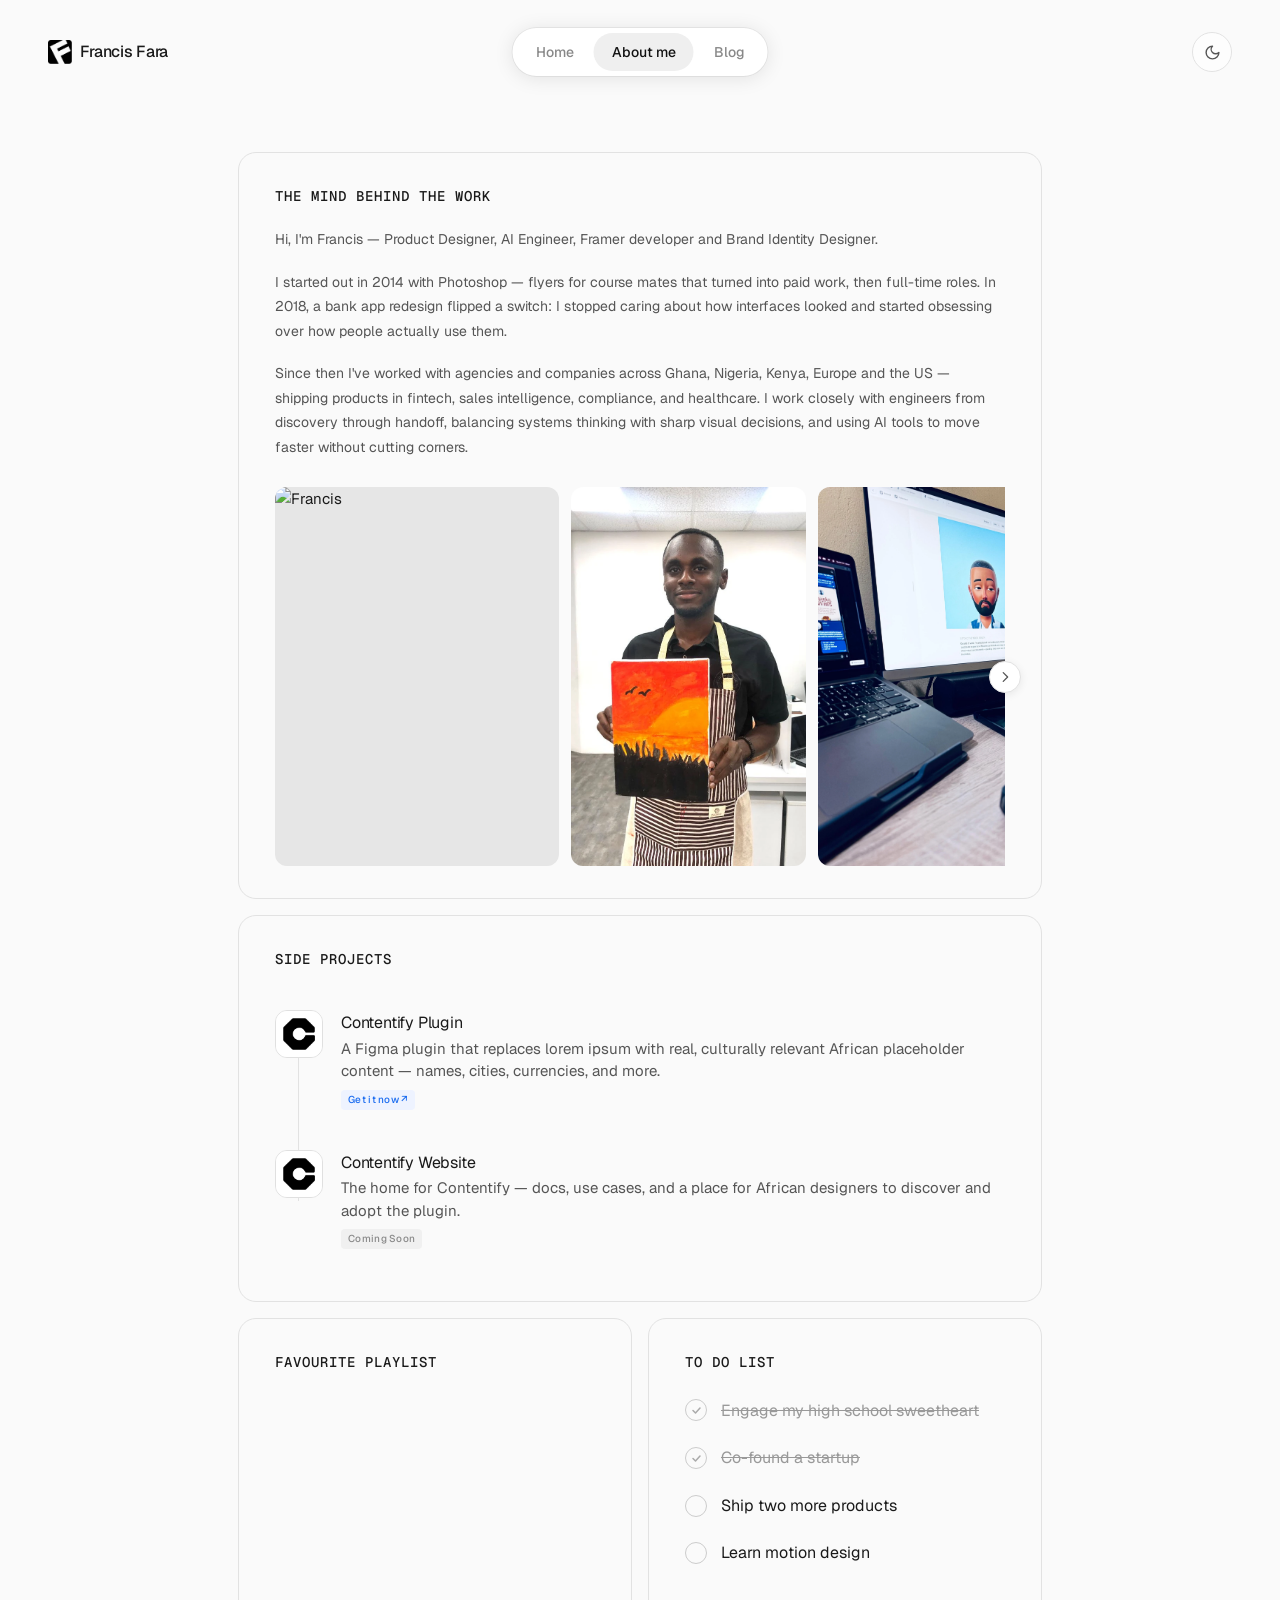
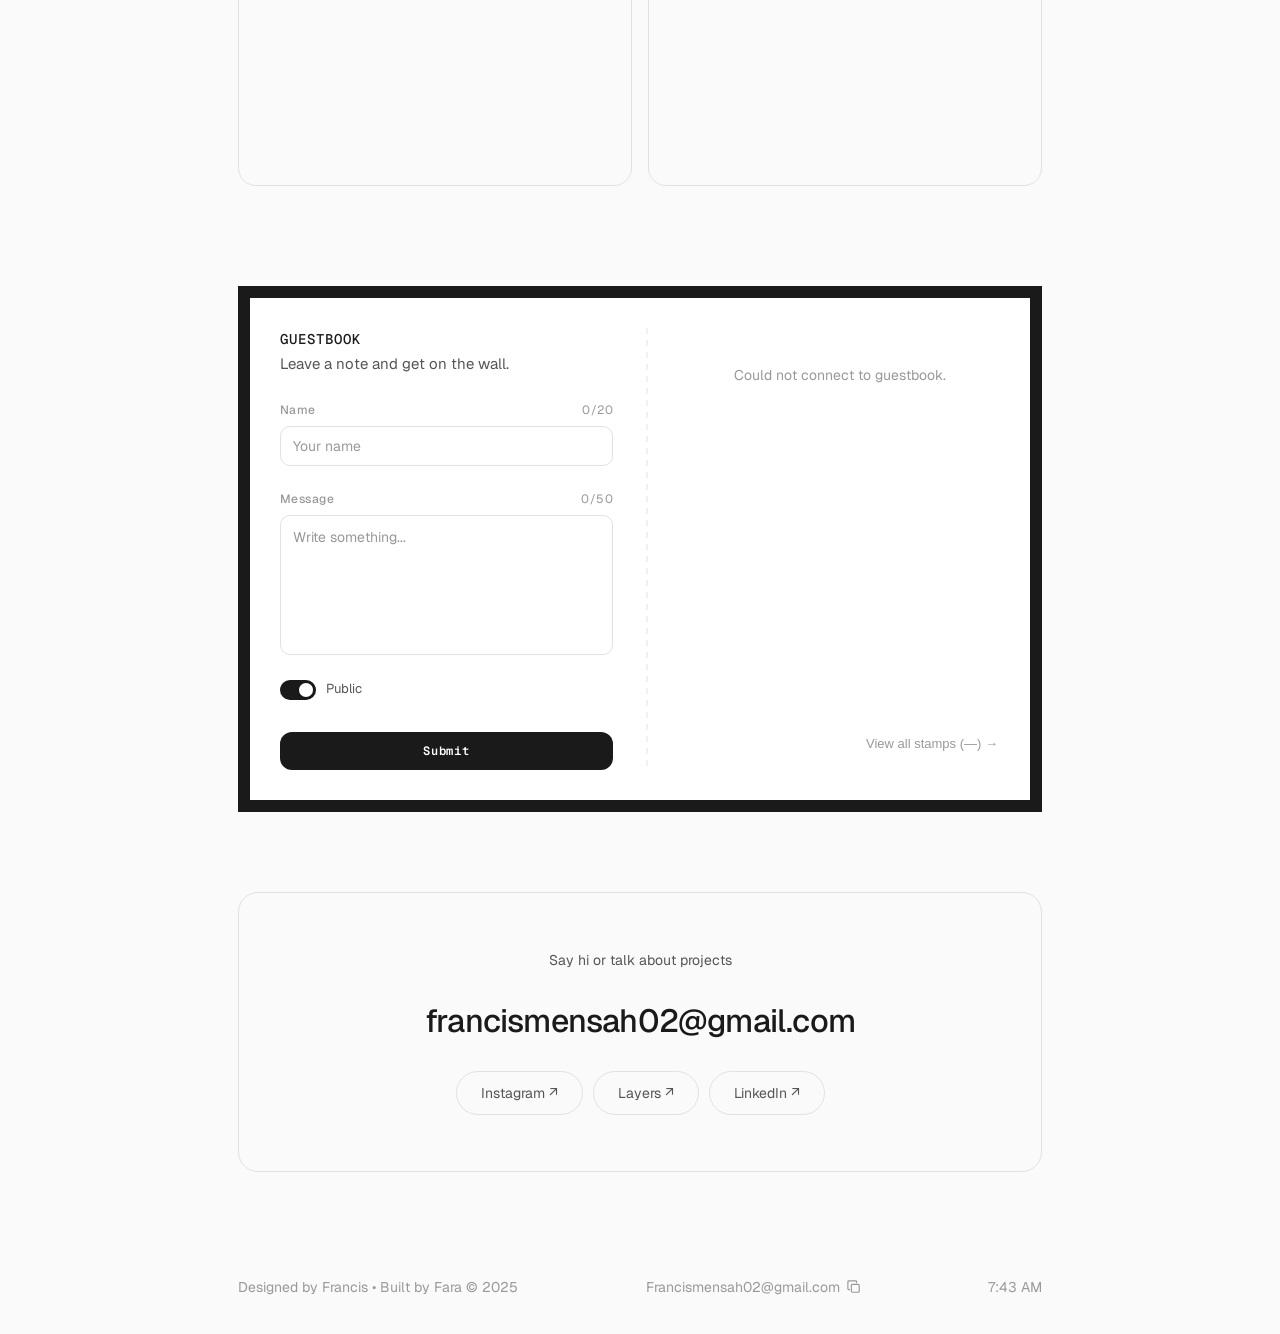
==== commit 915dff82: "Add Contentify plugin download link on about page Co-Authored-By: Claude Sonnet 4.6 <noreply@anthrop" ====
--- a/about-me.html
+++ b/about-me.html
@@ -431,6 +431,18 @@
       padding: 2px 7px;
       letter-spacing: 0.3px;
     }
+    .sp-link {
+      font-size: 10px;
+      font-weight: 500;
+      color: #1a6cf0;
+      background: #eef3ff;
+      border-radius: 4px;
+      padding: 2px 7px;
+      letter-spacing: 0.3px;
+      text-decoration: none;
+    }
+    .sp-link:hover { opacity: 0.75; }
+    html.dark .sp-link { background: #1a2a4a; color: #5a9fff; }
 
     /* ── RESEARCH & EXPLORATION ── */
     .rne-subtitle {
@@ -2174,6 +2186,10 @@
     }
   </style>
   <link rel="stylesheet" href="theme.css" />
+  <script src="posthog.js"></script>
+  <script>
+    posthog.init('phc_viVKBQneVFAckTTDWg3SQBKJx4jW6d2sC4XVUhUvrPCt', { api_host: 'https://us.i.posthog.com', defaults: '2026-01-30' });
+  </script>
 </head>
 <body>
 
@@ -2236,7 +2252,7 @@
                   <span class="side-project-name">Contentify Plugin</span>
                   <span class="side-project-desc">A Figma plugin that replaces lorem ipsum with real, culturally relevant African placeholder content — names, cities, currencies, and more.</span>
                   <div class="side-project-footer">
-                    <span class="sp-coming-soon">Coming Soon</span>
+                    <a href="https://www.figma.com/community/plugin/1631081710858656620/contentify" target="_blank" rel="noopener" class="sp-link">Get it now ↗</a>
                   </div>
                 </div>
               </div>
@@ -2269,7 +2285,7 @@
                 </div>
                 <span class="bento-label">Dribbble</span>
               </a>
-              <a href="https://layers.to" target="_blank" rel="noopener" class="bento-cell">
+              <a href="https://layers.to/francisfara" target="_blank" rel="noopener" class="bento-cell">
                 <div class="bento-icon">
                   <svg width="22" height="22" viewBox="0 0 24 24" fill="none" stroke="currentColor" stroke-width="1.5" stroke-linecap="round" stroke-linejoin="round"><polygon points="12 2 2 7 12 12 22 7 12 2"/><polyline points="2 17 12 22 22 17"/><polyline points="2 12 12 17 22 12"/></svg>
                 </div>
@@ -2301,7 +2317,7 @@
                 </div>
                 <span class="bento-label">LinkedIn</span>
               </a>
-              <a href="https://instagram.com/fara.lume" target="_blank" rel="noopener" class="bento-cell">
+              <a href="https://www.instagram.com/madebyfara_?igsh=bmJjY240NWUzbXNx&utm_source=qr" target="_blank" rel="noopener" class="bento-cell">
                 <div class="bento-icon">
                   <svg width="22" height="22" viewBox="0 0 24 24" fill="none" stroke="currentColor" stroke-width="1.5" stroke-linecap="round" stroke-linejoin="round"><rect x="2" y="2" width="20" height="20" rx="5"/><circle cx="12" cy="12" r="4"/><circle cx="17.5" cy="6.5" r="1" fill="currentColor" stroke="none"/></svg>
                 </div>
@@ -2491,8 +2507,8 @@
         <p class="contact-eyebrow">Say hi or talk about projects</p>
         <a href="mailto:francismensah02@gmail.com" class="contact-email">francismensah02@gmail.com</a>
         <div class="contact-socials">
-          <a href="https://instagram.com" target="_blank" rel="noopener" class="contact-social-link">Instagram ↗</a>
-          <a href="https://layers.to" target="_blank" rel="noopener" class="contact-social-link">Layers ↗</a>
+          <a href="https://www.instagram.com/madebyfara_?igsh=bmJjY240NWUzbXNx&utm_source=qr" target="_blank" rel="noopener" class="contact-social-link">Instagram ↗</a>
+          <a href="https://layers.to/francisfara" target="_blank" rel="noopener" class="contact-social-link">Layers ↗</a>
           <a href="https://linkedin.com" target="_blank" rel="noopener" class="contact-social-link">LinkedIn ↗</a>
         </div>
       </div>
--- a/theme.css
+++ b/theme.css
@@ -65,7 +65,7 @@
 }
 
 .mobile-theme-toggle {
-  display: none;
+  display: none !important;
 }
 
 html.dark .theme-toggle {
@@ -325,8 +325,8 @@
 
 @media (max-width: 768px) {
   body {
-    padding-top: 146px !important;
-    padding-bottom: 48px !important;
+    padding-top: 104px !important;
+    padding-bottom: 112px !important;
   }
 
   body > nav:has(.nav-links) {
@@ -336,12 +336,11 @@
     left: 0 !important;
     right: 0 !important;
     display: flex !important;
-    flex-wrap: wrap;
+    flex-wrap: nowrap;
     align-items: center;
     justify-content: space-between !important;
-    row-gap: 18px;
-    column-gap: 12px;
-    padding: 16px 20px 18px !important;
+    gap: 12px;
+    padding: 18px 30px 18px !important;
     pointer-events: none;
   }
 
@@ -362,10 +361,7 @@
   }
 
   body > nav:has(.nav-links)::after {
-    content: "";
-    order: 3;
-    flex: 0 0 100%;
-    height: 8px;
+    display: none;
   }
 
   body > nav:has(.nav-links) .nav-brand {
@@ -382,29 +378,18 @@
   }
 
   body > nav:has(.nav-links) .theme-toggle {
-    position: fixed !important;
-    top: 16px !important;
-    left: calc(100vw - 60px) !important;
-    order: 2;
-    z-index: 120;
-    display: inline-flex !important;
-    margin-left: 0;
+    display: none !important;
   }
 
   .theme-toggle {
-    display: inline-flex !important;
-  }
-
-  html.dark .theme-toggle {
-    background: #252525;
-    border-color: rgba(255, 255, 255, 0.18);
-    color: #f2f2f2;
-  }
-
-  .mobile-theme-toggle {
+    display: none !important;
+  }
+
+  body > nav:has(.nav-links) .mobile-theme-toggle {
     position: fixed;
     top: 16px;
-    right: 20px;
+    right: 30px;
+    order: 2;
     z-index: 400;
     width: 40px;
     height: 40px;
@@ -413,31 +398,34 @@
     background: rgba(255, 255, 255, 0.82);
     color: var(--text-secondary, var(--text-sec));
     cursor: pointer;
-    display: inline-flex;
+    display: inline-flex !important;
     align-items: center;
     justify-content: center;
   }
 
-  .mobile-theme-toggle svg {
+  body > nav:has(.nav-links) .mobile-theme-toggle svg {
     width: 17px;
     height: 17px;
     display: block;
   }
 
-  html.dark .mobile-theme-toggle {
-    background: #e8e8e8;
-    border-color: transparent;
-    color: #111111;
+  html.dark body > nav:has(.nav-links) .mobile-theme-toggle {
+    background: #252525;
+    border-color: rgba(255, 255, 255, 0.18);
+    color: #f2f2f2;
   }
 
   body > nav:has(.nav-links) .nav-links {
     order: 4;
-    position: relative !important;
-    left: auto !important;
-    bottom: auto !important;
-    transform: none !important;
+    position: fixed !important;
+    left: 50% !important;
+    right: auto !important;
+    top: auto !important;
+    bottom: calc(24px + env(safe-area-inset-bottom, 0px)) !important;
+    transform: translateX(-50%) !important;
     flex: 0 0 auto;
-    margin: 0 auto 0;
+    margin: 0;
+    z-index: 390;
   }
 
   body:not(:has(.nav-links)) .theme-toggle {
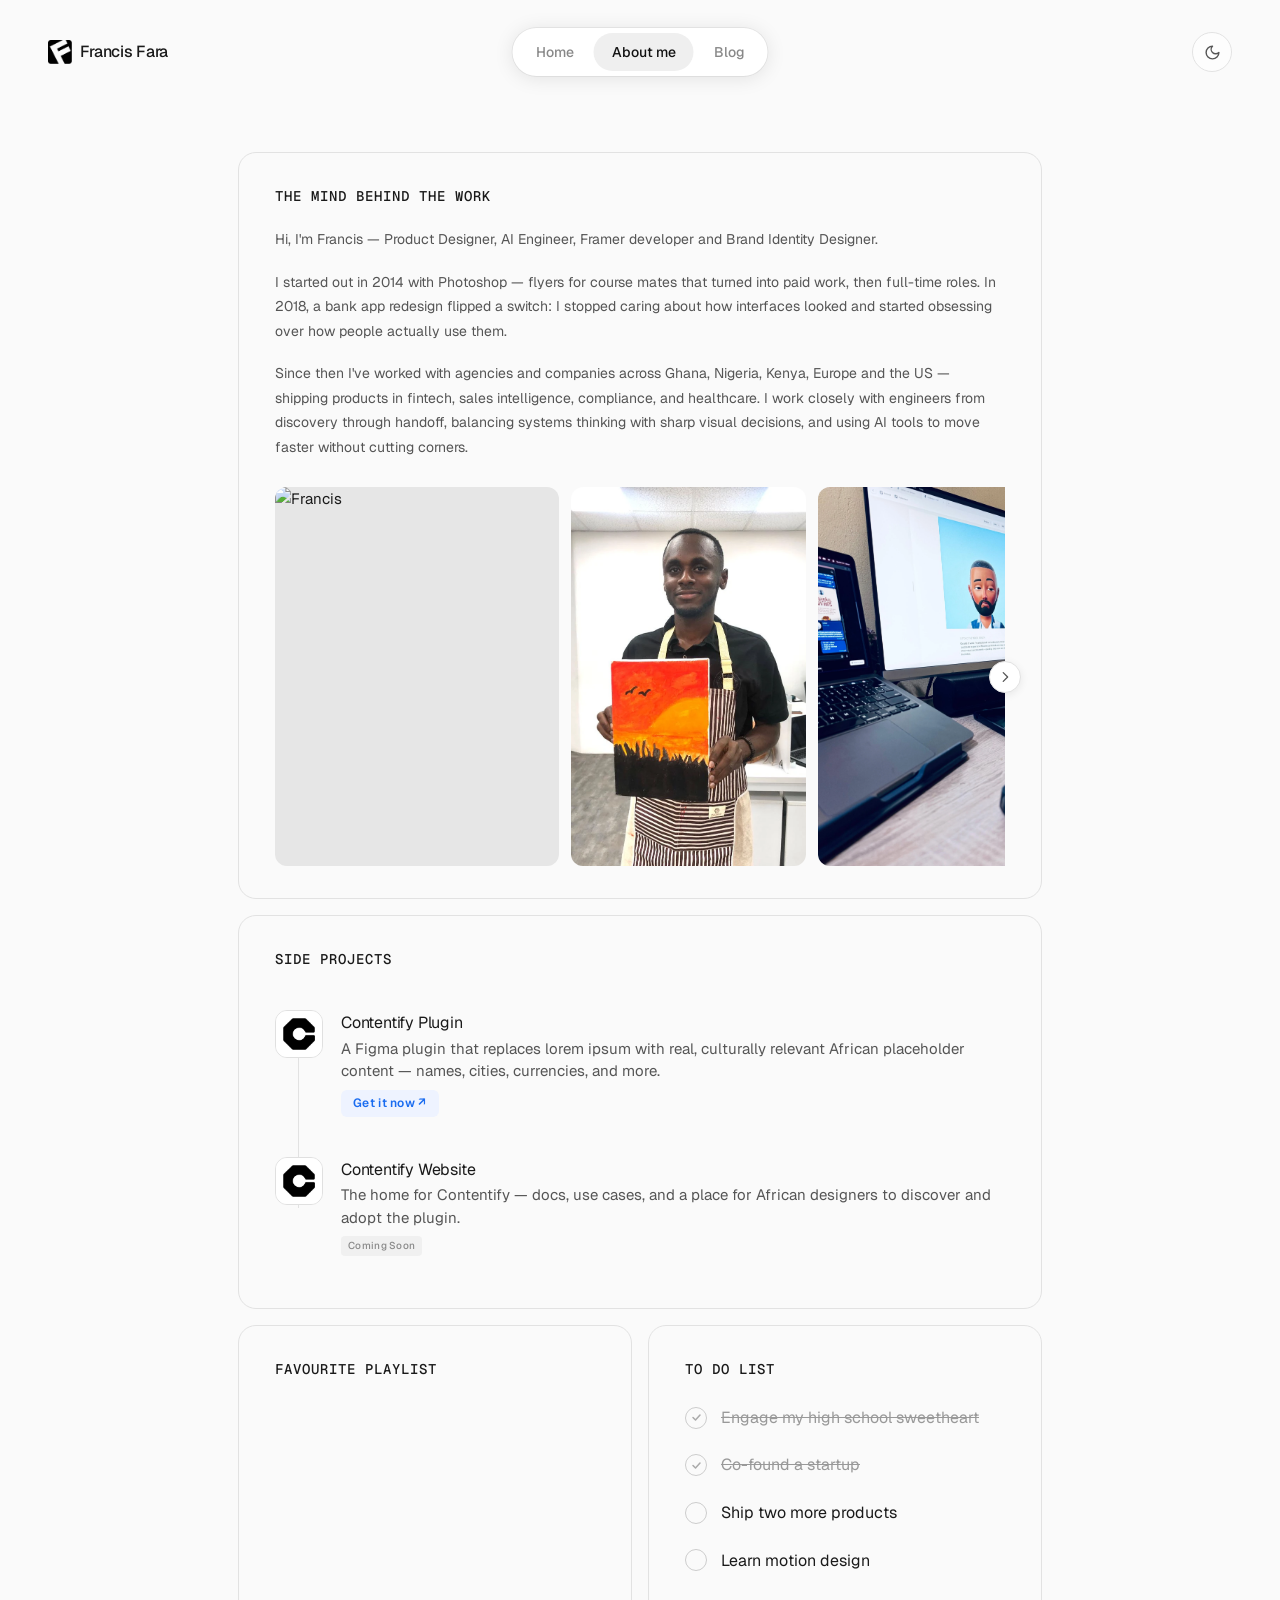
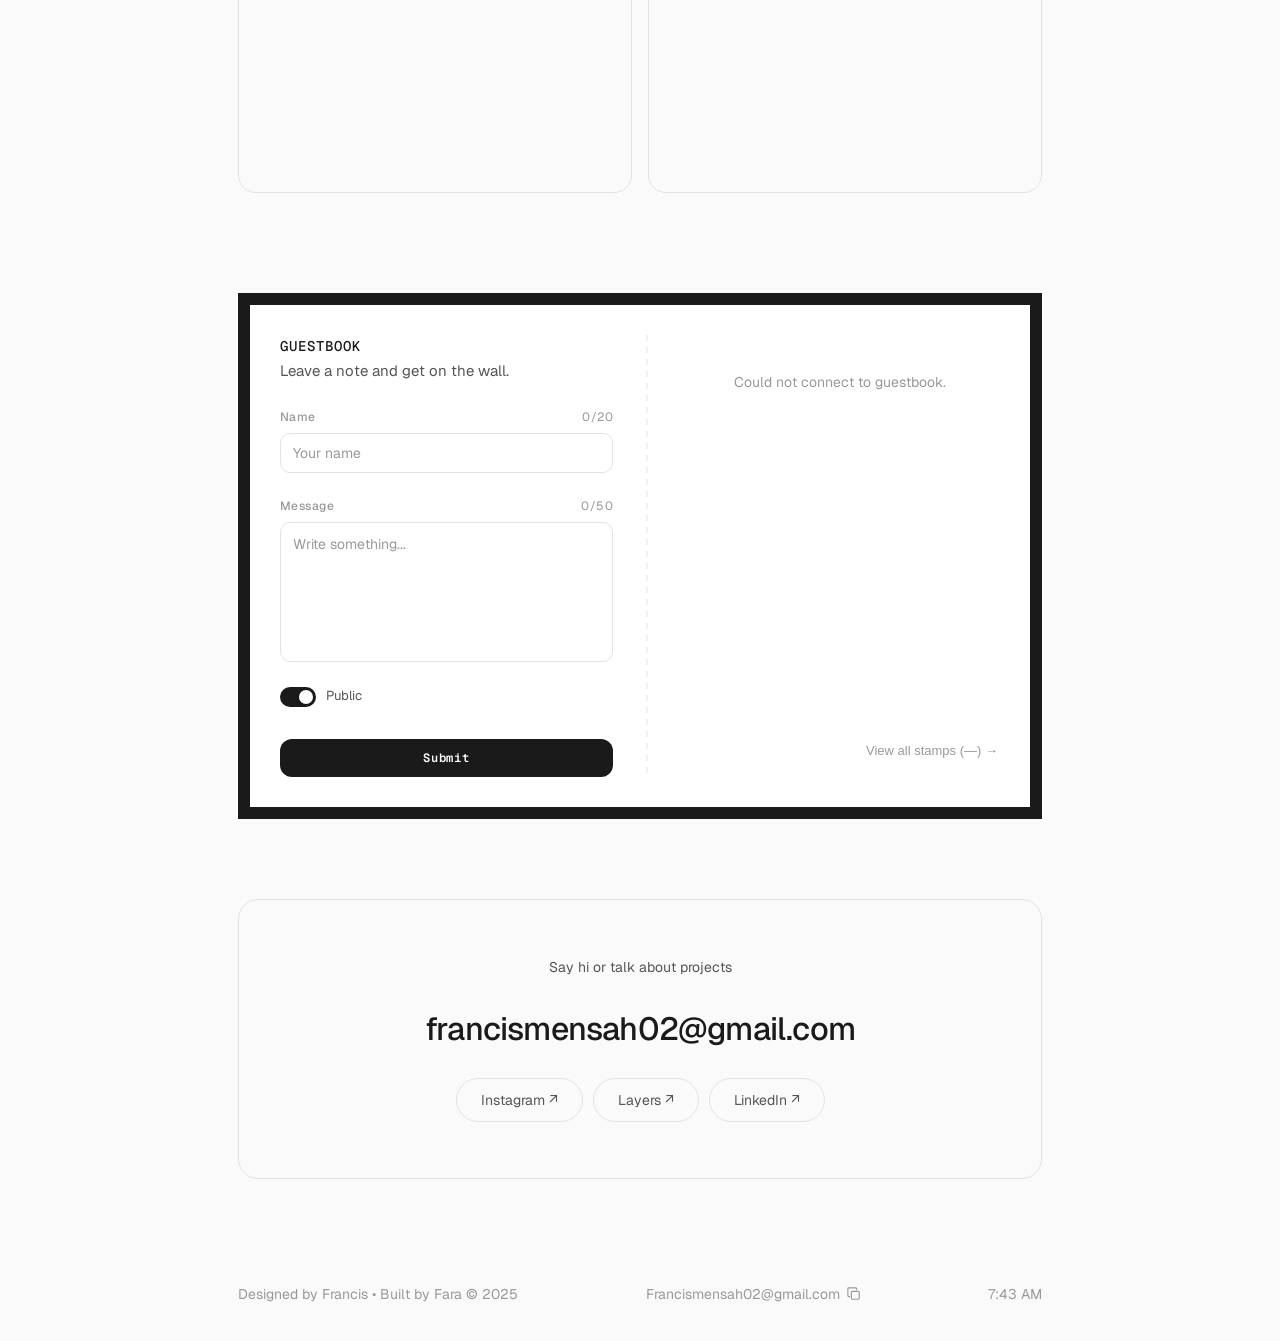
==== commit 8666698d: "Increase size of Contentify get it now button Co-Authored-By: Claude Sonnet 4.6 <noreply@anthropic.c" ====
--- a/about-me.html
+++ b/about-me.html
@@ -432,12 +432,12 @@
       letter-spacing: 0.3px;
     }
     .sp-link {
-      font-size: 10px;
-      font-weight: 500;
+      font-size: 12px;
+      font-weight: 600;
       color: #1a6cf0;
       background: #eef3ff;
-      border-radius: 4px;
-      padding: 2px 7px;
+      border-radius: 6px;
+      padding: 4px 12px;
       letter-spacing: 0.3px;
       text-decoration: none;
     }
